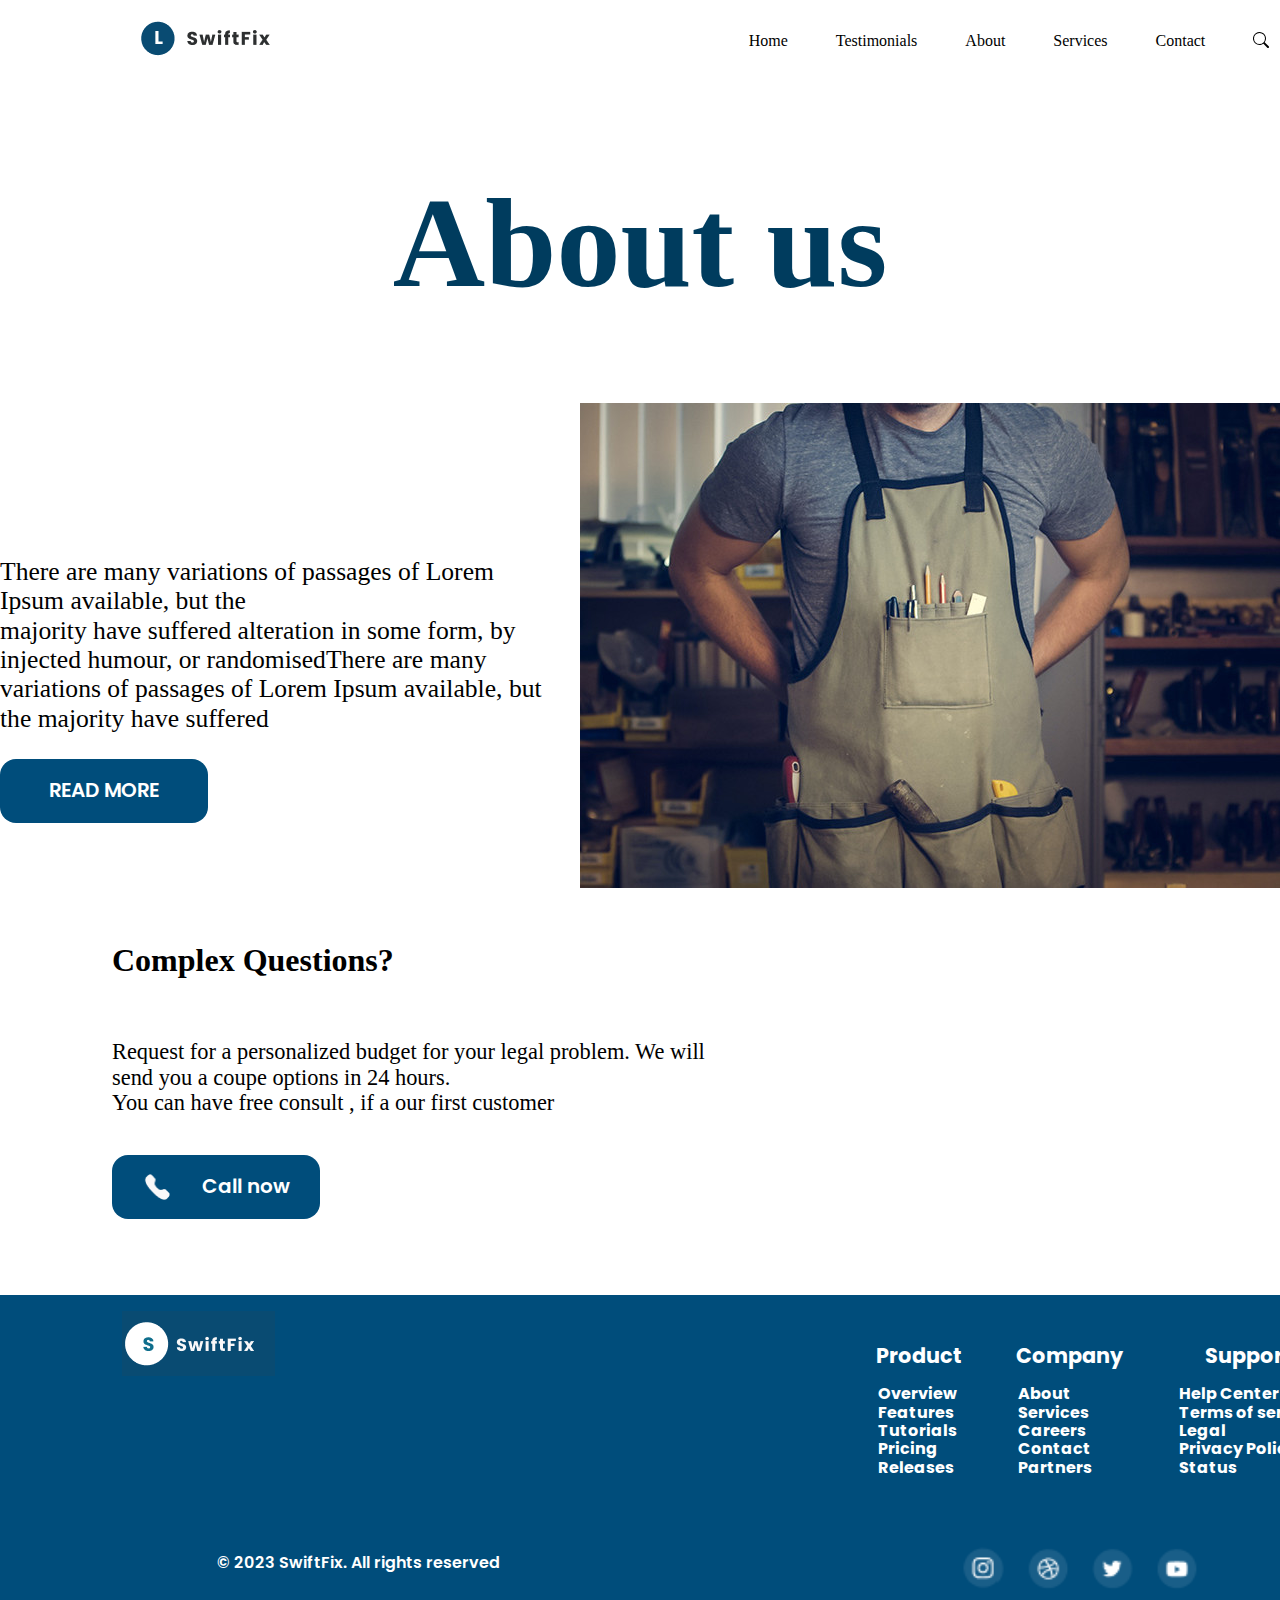
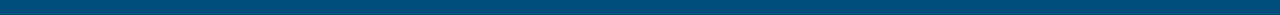
==== about.html @ 8753d94b "edit page home" ====
<!DOCTYPE html>
<html lang="en">
<head>
    <meta charset="UTF-8">
    <meta name="viewport" content="width=device-width, initial-scale=1.0">
    <meta name="keywords" content="">
    <meta name="description" content="">
    <meta name="author" content="" >
    <link rel="stylesheet" href="css/style.css">
    <link rel="preconnect" href="https://fonts.googleapis.com">
    <link rel="preconnect" href="https://fonts.gstatic.com" crossorigin>
    <link href="https://fonts.googleapis.com/css2?family=Poppins:ital,wght@0,100;1,100&display=swap" rel="stylesheet">
    <title>About us</title>
</head>
<header>
    <div class="header">
        <nav class="navbar">
            <span>
                <img  href="index.html" src="images/Capture.PNG" alt="">
            </span>
            <div class="navbar-collapse">
                <ul class="navbar-nav ">
                    <li class="nav-item">
                        <a class="nav-link" href="index.html">Home</a>
                    </li>
                    <li class="nav-item">
                        <a class="nav-link" href="#">Testimonials</a>
                    </li>
                    <li class="nav-item">
                        <a class="nav-link" href="#">About</a>
                    </li>
                    <li class="nav-item">
                        <a class="nav-link" href="servers.html">Services</a>
                    </li>
                    <li class="nav-item">
                        <a class="nav-link"href="#">Contact</a>
                    </li>
                    <li class="nav-item">
                        <span>
                            <img  href="" src="images/search.svg" alt="">
                        </span>
                    </li>
                </ul>
            </div>          
        </nav>
    </div>
</header>
<body>
    <main>
        

        <section class="aboutus-main">
            <div class="aboutusfirtdiv">
                <h1>About us</h1>
            </div>
            <div class="about-content">
                <div>
                    <p>There are many variations of passages of Lorem Ipsum available, but the<br> majority have suffered
                         alteration in some form, by <br>injected humour,
                         or randomisedThere are many variations of passages of Lorem Ipsum available, but the majority have suffered </p>
                        <a  class ="btncll">READ MORE</a>
                </div>
                <div>
                    <img src="images/about-img.jpg" alt="">
                </div>
            </div>
        </section>
        <section class="content-Questions" >
            <div class="Questions-call">
                <h1>Complex Questions?</h1>
                <p>Request for a personalized budget for your legal problem. We will<br> send you a coupe options in 24 hours.<br> You can have free consult , if a our first customer</p>
                <a  href="" class="btncll"> <img src="images/Call.png" alt="">Call now</a>
            </div>
        </section>
    </main>
    <footer>
        <section class="section_foter">
            <div class="form-list">
               <div>
                   <img src="images/sanfinixlogo.PNG" alt="">
               </div>
               <div class="list_flex">
                   <div class="contet-list"> 
                       <h2>Product</h2>
                       <div  class="list_footer" >
                           <ul class="list">
                               <li>Overview</li>
                               <li>Features</li>
                               <li>Tutorials</li>
                               <li>Pricing</li>
                               <li>Releases</li>
                           </ul>
                       </div>
                   </div>
                   <div class="contet-list">
                       <h2>Company</h2>
                       <div  class="list_footer" >
                           <ul class="list">
                               <li>About</li>
                               <li>Services</li>
                               <li>Careers</li>
                               <li>Contact</li>
                               <li>Partners</li>
                           </ul>
                       </div>
                   </div>
                   <div class="contet-list">
                       <h2>Support</h2>
                       <div class="list_footer">
                           <ul class="list">
                               <li>Help Center</li>
                               <li>Terms of service</li>
                               <li>Legal</li>
                               <li>Privacy Policy</li>
                               <li>Status</li>
                           </ul>
                       </div>
                   </div> 
               </div>
            </div>
            <div class="footer">
                <h2>© 2023 SwiftFix. All rights reserved</h2>
                <img src="images/ing-fb-x.PNG" alt="">
            </div>
        </section>
       </footer>
</body>
</html>
---- css/style.css ----
/*! normalize.css v8.0.1 | MIT License | github.com/necolas/normalize.css */

/* Document
   ========================================================================== */

/**
 * 1. Correct the line height in all browsers.
 * 2. Prevent adjustments of font size after orientation changes in iOS.
 */

 html {
    line-height: 1.15; /* 1 */
    -webkit-text-size-adjust: 100%; /* 2 */
  }
  
  /* Sections
     ========================================================================== */
  
  /**
   * Remove the margin in all browsers.
   */
  
  body {
    margin: 0;
  }
  
  /**
   * Render the `main` element consistently in IE.
   */
  
  main {
    display: block;
  }
  
  /**
   * Correct the font size and margin on `h1` elements within `section` and
   * `article` contexts in Chrome, Firefox, and Safari.
   */
  
  h1 {
    font-size: 2em;
    margin: 0.67em 0;
  }
  
  /* Grouping content
     ========================================================================== */
  
  /**
   * 1. Add the correct box sizing in Firefox.
   * 2. Show the overflow in Edge and IE.
   */
  
  hr {
    box-sizing: content-box; /* 1 */
    height: 0; /* 1 */
    overflow: visible; /* 2 */
  }
  
  /**
   * 1. Correct the inheritance and scaling of font size in all browsers.
   * 2. Correct the odd `em` font sizing in all browsers.
   */
  
  pre {
    font-family: monospace, monospace; /* 1 */
    font-size: 1em; /* 2 */
  }
  
  /* Text-level semantics
     ========================================================================== */
  
  /**
   * Remove the gray background on active links in IE 10.
   */
  
  a {
    background-color: transparent;
  }
  
  /**
   * 1. Remove the bottom border in Chrome 57-
   * 2. Add the correct text decoration in Chrome, Edge, IE, Opera, and Safari.
   */
  
  abbr[title] {
    border-bottom: none; /* 1 */
    text-decoration: underline; /* 2 */
    text-decoration: underline dotted; /* 2 */
  }
  
  /**
   * Add the correct font weight in Chrome, Edge, and Safari.
   */
  
  b,
  strong {
    font-weight: bolder;
  }
  
  /**
   * 1. Correct the inheritance and scaling of font size in all browsers.
   * 2. Correct the odd `em` font sizing in all browsers.
   */
  
  code,
  kbd,
  samp {
    font-family: monospace, monospace; /* 1 */
    font-size: 1em; /* 2 */
  }
  
  /**
   * Add the correct font size in all browsers.
   */
  
  small {
    font-size: 80%;
  }
  
  /**
   * Prevent `sub` and `sup` elements from affecting the line height in
   * all browsers.
   */
  
  sub,
  sup {
    font-size: 75%;
    line-height: 0;
    position: relative;
    vertical-align: baseline;
  }
  
  sub {
    bottom: -0.25em;
  }
  
  sup {
    top: -0.5em;
  }
  
  /* Embedded content
     ========================================================================== */
  
  /**
   * Remove the border on images inside links in IE 10.
   */
  
  img {
    border-style: none;
  }
  
  /* Forms
     ========================================================================== */
  
  /**
   * 1. Change the font styles in all browsers.
   * 2. Remove the margin in Firefox and Safari.
   */
  
  button,
  input,
  optgroup,
  select,
  textarea {
    font-family: inherit; /* 1 */
    font-size: 100%; /* 1 */
    line-height: 1.15; /* 1 */
    margin: 0; /* 2 */
  }
  
  /**
   * Show the overflow in IE.
   * 1. Show the overflow in Edge.
   */
  
  button,
  input { /* 1 */
    overflow: visible;
  }
  
  /**
   * Remove the inheritance of text transform in Edge, Firefox, and IE.
   * 1. Remove the inheritance of text transform in Firefox.
   */
  
  button,
  select { /* 1 */
    text-transform: none;
  }
  
  /**
   * Correct the inability to style clickable types in iOS and Safari.
   */
  
  button,
  [type="button"],
  [type="reset"],
  [type="submit"] {
    -webkit-appearance: button;
  }
  
  /**
   * Remove the inner border and padding in Firefox.
   */
  
  button::-moz-focus-inner,
  [type="button"]::-moz-focus-inner,
  [type="reset"]::-moz-focus-inner,
  [type="submit"]::-moz-focus-inner {
    border-style: none;
    padding: 0;
  }
  
  /**
   * Restore the focus styles unset by the previous rule.
   */
  
  button:-moz-focusring,
  [type="button"]:-moz-focusring,
  [type="reset"]:-moz-focusring,
  [type="submit"]:-moz-focusring {
    outline: 1px dotted ButtonText;
  }
  
  /**
   * Correct the padding in Firefox.
   */
  
  fieldset {
    padding: 0.35em 0.75em 0.625em;
  }
  
  /**
   * 1. Correct the text wrapping in Edge and IE.
   * 2. Correct the color inheritance from `fieldset` elements in IE.
   * 3. Remove the padding so developers are not caught out when they zero out
   *    `fieldset` elements in all browsers.
   */
  
  legend {
    box-sizing: border-box; /* 1 */
    color: inherit; /* 2 */
    display: table; /* 1 */
    max-width: 100%; /* 1 */
    padding: 0; /* 3 */
    white-space: normal; /* 1 */
  }
  
  /**
   * Add the correct vertical alignment in Chrome, Firefox, and Opera.
   */
  
  progress {
    vertical-align: baseline;
  }
  
  /**
   * Remove the default vertical scrollbar in IE 10+.
   */
  
  textarea {
    overflow: auto;
  }
  
  /**
   * 1. Add the correct box sizing in IE 10.
   * 2. Remove the padding in IE 10.
   */
  
  [type="checkbox"],
  [type="radio"] {
    box-sizing: border-box; /* 1 */
    padding: 0; /* 2 */
  }
  
  /**
   * Correct the cursor style of increment and decrement buttons in Chrome.
   */
  
  [type="number"]::-webkit-inner-spin-button,
  [type="number"]::-webkit-outer-spin-button {
    height: auto;
  }
  
  /**
   * 1. Correct the odd appearance in Chrome and Safari.
   * 2. Correct the outline style in Safari.
   */
  
  [type="search"] {
    -webkit-appearance: textfield; /* 1 */
    outline-offset: -2px; /* 2 */
  }
  
  /**
   * Remove the inner padding in Chrome and Safari on macOS.
   */
  
  [type="search"]::-webkit-search-decoration {
    -webkit-appearance: none;
  }
  
  /**
   * 1. Correct the inability to style clickable types in iOS and Safari.
   * 2. Change font properties to `inherit` in Safari.
   */
  
  ::-webkit-file-upload-button {
    -webkit-appearance: button; /* 1 */
    font: inherit; /* 2 */
  }
  
  /* Interactive
     ========================================================================== */
  
  /*
   * Add the correct display in Edge, IE 10+, and Firefox.
   */
  
  details {
    display: block;
  }
  
  /*
   * Add the correct display in all browsers.
   */
  
  summary {
    display: list-item;
  }
  
  /* Misc
     ========================================================================== */
  
  /**
   * Add the correct display in IE 10+.
   */
  
  template {
    display: none;
  }
  
  /**
   * Add the correct display in IE 10.
   */
  
  [hidden] {
    display: none;
  }



*{ 
    box-sizing: border-box;
}

main{
    max-width: 1440px;
    margin-right: auto;
    margin-left: auto;
} 

.navbar img {
    display: inline;
    max-height: 40px;
    cursor: pointer;
}
.navbar{
    display: flex;
    justify-content: center;
    align-items: center;
    max-width: 1440px;
    min-width: 1440px;
    margin-right: auto;
    margin-left: auto;
}
.navbar-nav{
    list-style-type: none;
    display: flex;
    flex-direction: row;
    margin-left: 26rem;
}
.navbar .navbar-nav {
    display: flex;
}

.navbar .nav-item {
    margin-right: 1rem;
    padding: 1rem;
    font-family: 'Poppins', sans-serif;
}

.navbar a {
    text-decoration: none;
    color: rgb(0, 0, 0);
    font-family: 'Times New Roman', Times, serif;
}
.navbar .nav-item img {
    cursor: pointer;
}

.navbar a:hover {
    color: #004D7B;
}
.first-content {
    max-width: 1440px;
    margin-right: auto;
    margin-left: auto;
    display: flex;
    margin: 7rem;
}

.first-content .content img {
    margin-top: -5rem;
    width: 45rem;
    
}
.first-content .content{
    width: 30rem;
}
.first-content .content > h1{
    color: #004D7B;
    margin-top: -4rem;
    text-shadow: 0px 4px 4px rgba(0, 0, 0, 0.25);
    font-family: Playfair Display;
    font-size: 5.625rem;
    font-style: normal;
    font-weight: 700;
    line-height: 6.75rem;
    letter-spacing: 0.1125rem;
}
.first-content .content p{
    font-family: 'Poppins', sans-serif;
    font-weight: 800;
    font-size: 1.2rem;
}
.first-content .content .button-contact-us{
    padding-top: 3rem;
    text-align: center;
    color: aliceblue;
    margin: 20px;
    background-color: #004D7B;
    width: 11.875rem;
    height: 5rem;
    flex-shrink: 0;
    border: none;
    cursor: pointer; 
}

.first-content .content a{
    text-decoration: none;
    margin-top: 15px;
    display: inline-block;
    font-family: 'Merriweather Sans', sans-serif;
    text-transform: uppercase;
    padding: 2rem 5rem;
    background-color: #004D7B;
    border: 1px solid #004D7B;
    border-radius: 1rem;
    color: #ffffff;
}
.first-content .content a:hover{
    background-color: #ffffff;
    color: #004D7B;
}

.first-content .content .divender-image{
    position: absolute;
    text-align: center;
    width: 25rem;
    height: 9rem;
    margin-left: 10rem;
    box-shadow: 4px 4px 8px rgba(0, 0, 0, 0.5);
    margin-top: -4rem;
    border-radius: 0.625rem;
    background: #FFF;
}

.first-content .content .divender-image h2{
    padding-top: 1rem;
    color: #0c4767;
    font-family: Plus Jakarta Sans;
    font-style: normal;
    font-size: 2rem;
    line-height: 0;
}

.first-content .content .divender-image h3{
    font-family: 'Times New Roman', Times, serif;
    font-weight: 200;
    padding-top: 1rem;
}
.first-content .content1 p{
    font-family: 'Merriweather Sans', sans-serif;
    font-weight: 100;
    color: rgb(118, 118, 118);

}
.first-content .content1 img{
    margin-top: 2rem;
    height: 6rem;
    width: 16rem;
}
.secnd-content{
    background: #F2F7FF;
    display: flex;
    gap: 8rem;
    max-width: 1440px;
}
.secnd-content1{
    margin: 120px;
    height: 18.1875rem;
}
.secnd-content1  h2{
    color: var(--neutral-grey-7, #2D2F30);
    font-family: Playfair Display;
    font-size: 3rem;
    font-style: normal;
    font-weight: 700;
    line-height: normal;
    letter-spacing: 0.02019rem;
}
.secnd-content p{
    color: var(--neutral-grey-5, #2e2e2e);
    font-feature-settings: 'clig' off, 'liga' off;
    font-size: 1.2rem;
    font-family: Poppins;
    font-style: normal;
    font-weight: 700;
}
.secnd-content3{
        margin-top: 1rem;
    margin-bottom: 1rem;
    margin-left: 10px;
    display: flex;
    flex-wrap: wrap;
    gap: 20px;
}



.content3-1{
    margin-right: 23px;
    flex: 1;
    min-width: 300px;
    flex-grow: 1;
    flex-basis: 300px;
    background: #FFF;
    box-shadow: 4px 4px 8px rgba(49, 49, 49, 0.5);
    border-radius: 1rem;
    padding: 1rem;
}

.content3-1 h1{
    margin: 1rem;
    font-size: 1.5rem;
}
.content3-1 p{
    margin: 1rem;
    font-size: 1rem;
}
.content3-1 img{
    margin: 1rem;
}
.trt-content {
    background: #0c4767;
    height: 19rem;
}

.count-matters{
    padding-top: 1rem;
    font-size: 2rem;
    text-align: center;
    color: #FFF;
    line-height :0.7rem;
    font-family: Poppins;

}
.count-matters p {
    font-size: small;
}

.business-Clients{
    font-size: 2rem;
    font-family: Poppins;
    font-weight: bold;
    display: flex;
    text-align: center;
    justify-content: center;
    gap: 3rem;
    color: #FFF;
    line-height: 0.5rem;
    padding-left: 7rem;
}
.Clients_riveiw {
    background: #F2F7FF;
    align-items: center;

    
}

.Clients_Testimonial h2{
    color: #000000;
    text-align: center;
    margin: 0;
    padding-top: 3.91rem;
    padding-bottom: 2.19;
    font-family: Poppins;
    font-size: 3rem;
    font-style: normal;
    font-weight: 700;


}
.Clients_riveiw  .Clients_contener{
    margin-left: 11.5rem;
    margin-right: 11.5rem;
    display: flex;
    padding: 20px;
}
.Clients-cards{
    justify-content: center;
    flex: 1;
    display: flex;
    flex-wrap: wrap;
    gap: 2rem;
    
    
}
.Clients-articl{
    padding: 0.4rem;
    margin-top: 0.9rem;
    width: 29rem;
    height: 10.75rem;
    border-radius: 1rem;
    background: #FFF;
    box-shadow: 4px 4px 8px rgba(0, 0, 0, 0.5);
}
.Clients-articl h2{
    text-align: center;
    font-size: 1.3rem;
    font-style: normal;
    font-weight: 500;
    line-height: 1.75rem;
}
.Clients-articl p{
    text-align: center;
    font-family: Poppins;
    font-size: 0.8rem;
    font-style: normal;
    font-weight: 700;
    text-align: center;
}
.Clients-contimg{
    display: flex;
    gap: 1rem;
    font-family: Inter;
    font-size: 1.125rem;
    font-style: normal;
    font-weight: 700;
}
.Clients-contimg img{
    width: 3.5rem;
    height: 3.5rem;
}
.article-contimg {
  line-height: 7px;
  font-size: 0.7rem;

}

.content-Questions{
    margin-left: 7rem;
    margin-top: 7rem;
    background: #ffffff;
    width: 82rem;
    height: 23.375rem;
}
.Questions-call{
    gap: 1rem;
    display: flex;
    flex-direction: column;
    margin-top: -5.23rem;
}
.Questions-call p{
    font-size: 1.4rem;

}
.Questions-call h2{
    font-size: 2rem;

}
.btncll{
    display: flex;
    gap: 2rem;
    align-items: center;
    justify-content: center;
    background: #004D7B;
    width: 13rem;
    height: 4rem;
    color: #FFF;
    font-size: 20px;
    font-weight: 600;
    font-family: Poppins;
    border-radius: 1rem;
    text-decoration: none;
    cursor: pointer;
}
.btncll img{
    width: 1.78513rem;
    height: 2rem;
}
.btncll:hover{
    background-color: #F2F7FF;
    color: #004D7B;
    border: #004D7B solid 1px;

}
.form-list{
    padding-top: 1rem;
    display: flex;
    flex-direction: row;
    justify-content: space-around;
    gap: 20rem;
}
.contet-list{
    font-family: Poppins;
    font-weight: 700;
}

.contet-list > h2{
    padding-left: 2.4rem;
    padding-top: 1rem;
    font-size: 1.3rem;
    text-align: center;
}

.list{
    font-size: 1rem;
}

.footer{
    padding-top: 2rem;
    display: flex;
    justify-content: space-around;
}
.footer h2{
    padding-top: 1rem;
    font-size: 1rem;
    color: #FFF;
    font-weight: 600;
    font-family: Poppins;
}

.footer img{
    width: 20%;
    height: 20%;
    padding-top: 1.2rem;
    cursor: pointer;
}
.list_flex{
    display: flex;
    gap: 1rem;
}
.section_foter{
    width: 90rem;
    height: 20rem;
    background: #004D7B;
    color: #FFF;
}
.list{
    list-style: none;
}
.aboutusfirtdiv{
    text-align: center;
    font-size: 4rem;
    color: #003c5e;
    font-weight: 700;
}
.about-content{
    display: flex;
    justify-content: space-around;
    gap: 1rem;
}

.about-content p {
    padding-top: 8rem;
    font-size: 1.6rem;
}

.content-server{
    width: 75rem;
    
}

.card-content{
    display: flex;
    justify-content: center;
}
.card-server{
   border: #000000 solid;
   gap: 2rem;
   align-items: center;
}
.card-server img{
    width: 40%;
    height: 40%;
}
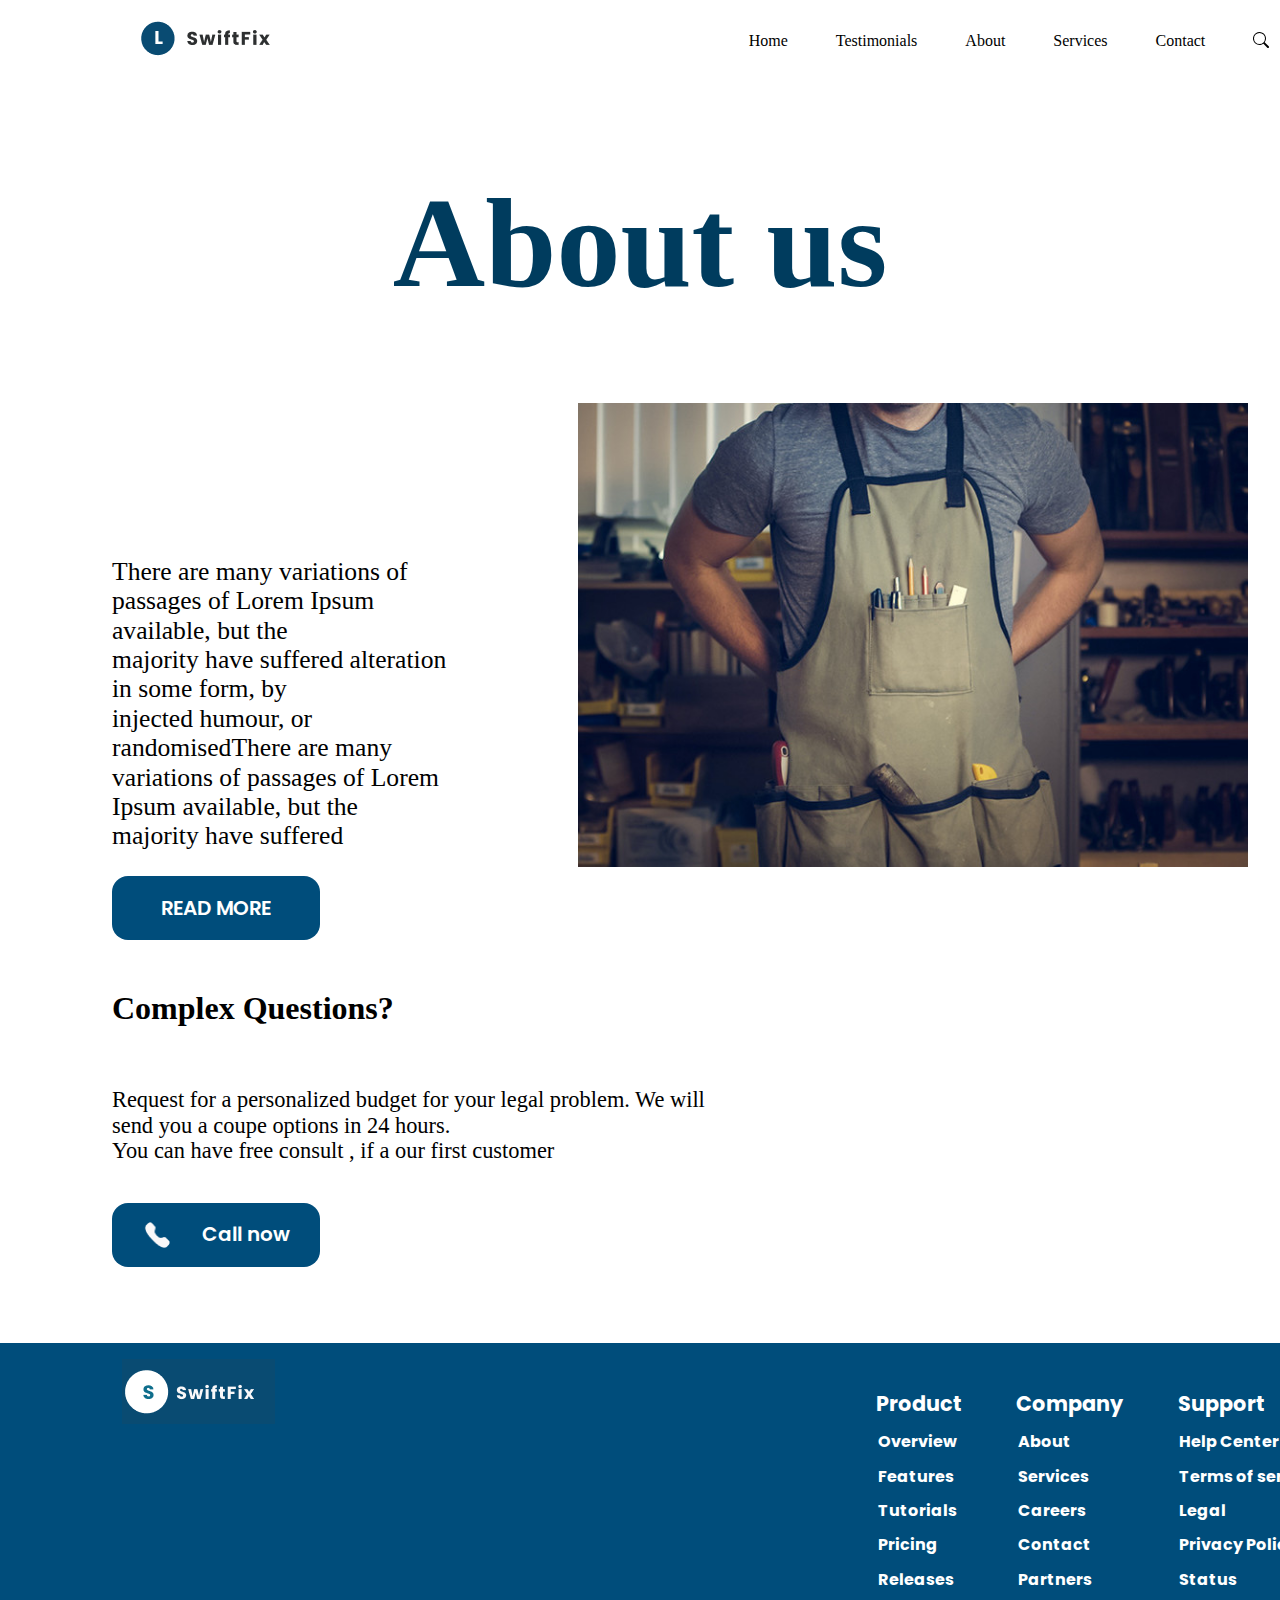
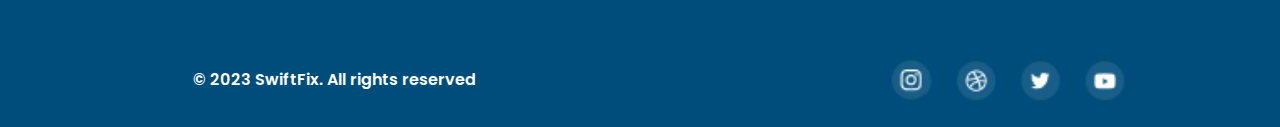
==== commit ad5896c8: "finished 3 pages home about us and servers" ====
--- a/about.html
+++ b/about.html
@@ -54,13 +54,13 @@
                 <h1>About us</h1>
             </div>
             <div class="about-content">
-                <div>
+                <div class="content-about">
                     <p>There are many variations of passages of Lorem Ipsum available, but the<br> majority have suffered
                          alteration in some form, by <br>injected humour,
                          or randomisedThere are many variations of passages of Lorem Ipsum available, but the majority have suffered </p>
                         <a  class ="btncll">READ MORE</a>
                 </div>
-                <div>
+                <div class="img-about">
                     <img src="images/about-img.jpg" alt="">
                 </div>
             </div>
--- a/css/style.css
+++ b/css/style.css
@@ -500,6 +500,11 @@
     margin-top: 2rem;
     height: 6rem;
     width: 16rem;
+}
+.list_footer > .list{
+    display: flex;
+    flex-direction: column;
+    gap: 1rem;
 }
 .secnd-content{
     background: #F2F7FF;
@@ -710,6 +715,9 @@
     width: 1.78513rem;
     height: 2rem;
 }
+.btncll img:hover{
+    color: #004D7B;
+}
 .btncll:hover{
     background-color: #F2F7FF;
     color: #004D7B;
@@ -732,7 +740,6 @@
     padding-left: 2.4rem;
     padding-top: 1rem;
     font-size: 1.3rem;
-    text-align: center;
 }
 
 .list{
@@ -745,7 +752,7 @@
     justify-content: space-around;
 }
 .footer h2{
-    padding-top: 1rem;
+    padding-top: 1.3rem;
     font-size: 1rem;
     color: #FFF;
     font-weight: 600;
@@ -753,6 +760,7 @@
 }
 
 .footer img{
+    margin-right: 6rem;
     width: 20%;
     height: 20%;
     padding-top: 1.2rem;
@@ -764,7 +772,7 @@
 }
 .section_foter{
     width: 90rem;
-    height: 20rem;
+    height: 24rem;
     background: #004D7B;
     color: #FFF;
 }
@@ -782,6 +790,14 @@
     justify-content: space-around;
     gap: 1rem;
 }
+.content-about{
+    padding: 0 7rem;
+}
+.img-about > img{
+    padding-right: 2rem;
+    height: 29rem;
+    flex-shrink: 0;
+}
 
 .about-content p {
     padding-top: 8rem;
@@ -789,20 +805,36 @@
 }
 
 .content-server{
-    width: 75rem;
-    
+    display: flex;
+    flex-direction: column;
+    align-items: center;
 }
 
 .card-content{
+    margin-top: 5rem;
     display: flex;
     justify-content: center;
+    gap: 2rem;
 }
 .card-server{
-   border: #000000 solid;
-   gap: 2rem;
-   align-items: center;
+    padding-top: 2rem;
+    text-align: center;
+    width: 21.25rem;
+    height: 23.875rem;
+    border: #000000 solid;
+    border-radius: 1rem;
+}
+.card-server h2{ 
+    font-size: 2em;
+    margin: 0.67em 0;
 }
 .card-server img{
     width: 40%;
     height: 40%;
 }
+
+.btnserves{
+    margin-top: 4rem;
+}
+
+
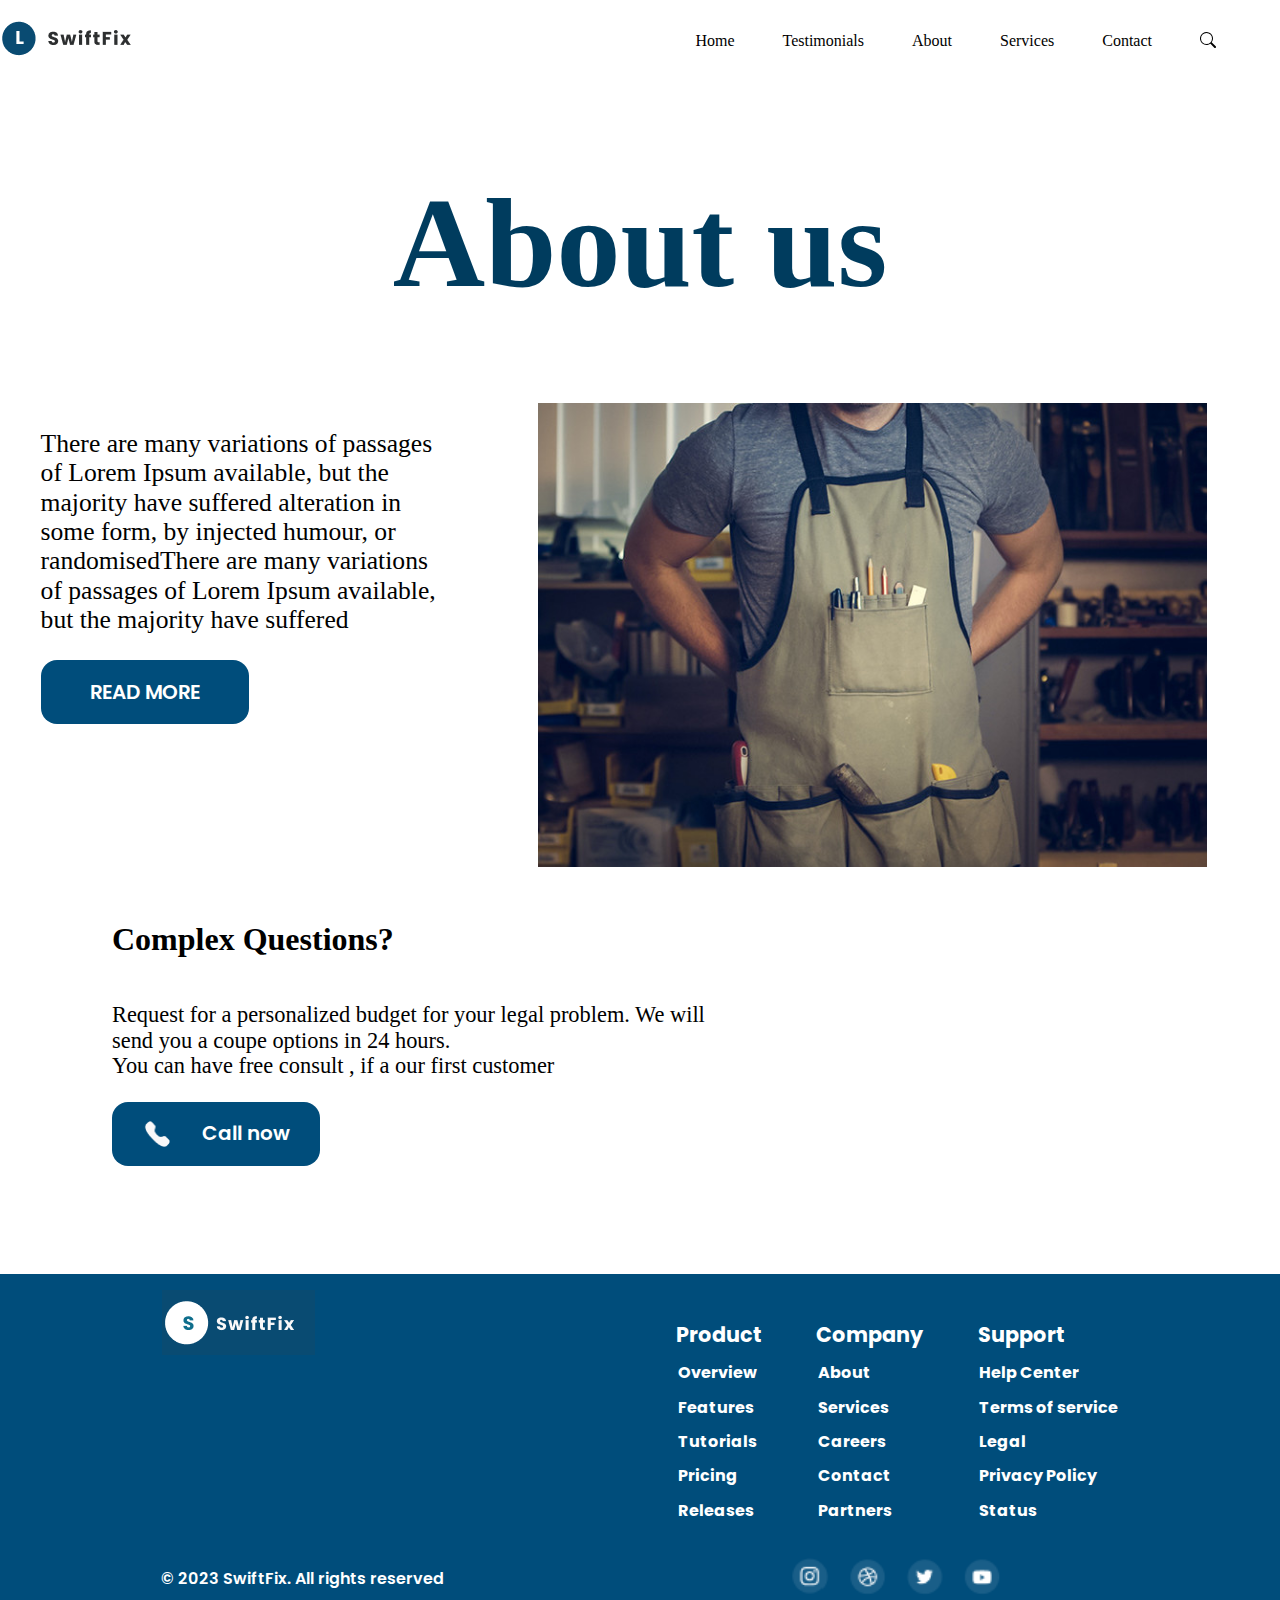
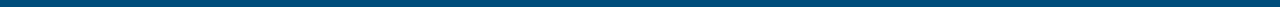
==== commit a2ec1d71: "add responsive and edit nav bar form mobil" ====
--- a/about.html
+++ b/about.html
@@ -12,12 +12,15 @@
     <link href="https://fonts.googleapis.com/css2?family=Poppins:ital,wght@0,100;1,100&display=swap" rel="stylesheet">
     <title>About us</title>
 </head>
+<body>
 <header>
     <div class="header">
         <nav class="navbar">
-            <span>
-                <img  href="index.html" src="images/Capture.PNG" alt="">
-            </span>
+            <div class="logosanfinixlogo">
+                <span>
+                    <img src="images/Capture.PNG" alt="sanfinixlogo">
+                </span>
+            </div>
             <div class="navbar-collapse">
                 <ul class="navbar-nav ">
                     <li class="nav-item">
@@ -27,49 +30,73 @@
                         <a class="nav-link" href="#">Testimonials</a>
                     </li>
                     <li class="nav-item">
-                        <a class="nav-link" href="#">About</a>
+                        <a class="nav-link" href="about.html">About</a>
                     </li>
                     <li class="nav-item">
                         <a class="nav-link" href="servers.html">Services</a>
                     </li>
                     <li class="nav-item">
-                        <a class="nav-link"href="#">Contact</a>
+                        <a class="nav-link"  href="contact.html">Contact</a>
                     </li>
                     <li class="nav-item">
                         <span>
-                            <img  href="" src="images/search.svg" alt="">
+                            <img src="images/search.svg" alt="search">
                         </span>
                     </li>
                 </ul>
+                <div class="icons-list-sersh">
+                       <button class="burger-list " onclick="showdropdownlist()"><img src="images/list.svg" alt="list"></button>
+                </div>
             </div>          
         </nav>
     </div>
 </header>
-<body>
+<div class="navmobile" >
+    <ul class="navbar-nav-mobile">
+        <li class="nav-item-mobile">
+            <a class="nav-link" href="index.html">Home</a>
+        </li>
+        <li class="nav-item-mobile">
+            <a class="nav-link" href="#">Testimonials</a>
+        </li>
+        <li class="nav-item-mobile">
+            <a class="nav-link" href="#">About</a>
+        </li>
+        <li class="nav-item-mobile">
+            <a class="nav-link" href="servers.html">Services</a>
+        </li>
+        <li class="nav-item-mobile">
+            <a class="nav-link"  href="contact.html">Contact</a>
+        </li>
+        <li class="nav-item-mobile">
+            <button class="serch">
+                <img src="images/search.svg" alt="search">
+            </button>
+        </li>
+    </ul>
+</div>
     <main>
-        
-
         <section class="aboutus-main">
             <div class="aboutusfirtdiv">
                 <h1>About us</h1>
             </div>
             <div class="about-content">
                 <div class="content-about">
-                    <p>There are many variations of passages of Lorem Ipsum available, but the<br> majority have suffered
-                         alteration in some form, by <br>injected humour,
+                    <p>There are many variations of passages of Lorem Ipsum available, but the  majority have suffered
+                         alteration in some form, by injected humour,
                          or randomisedThere are many variations of passages of Lorem Ipsum available, but the majority have suffered </p>
                         <a  class ="btncll">READ MORE</a>
                 </div>
                 <div class="img-about">
-                    <img src="images/about-img.jpg" alt="">
+                    <img src="images/about-img.jpg" alt="img-about">
                 </div>
             </div>
         </section>
         <section class="content-Questions" >
             <div class="Questions-call">
-                <h1>Complex Questions?</h1>
-                <p>Request for a personalized budget for your legal problem. We will<br> send you a coupe options in 24 hours.<br> You can have free consult , if a our first customer</p>
-                <a  href="" class="btncll"> <img src="images/Call.png" alt="">Call now</a>
+                <div class="Questions-call-content"><h1>Complex Questions?</h1></div>
+                <div class="Questions-call-content"><p>Request for a personalized budget for your legal problem. We will<br> send you a coupe options in 24 hours.<br> You can have free consult , if a our first customer</p></div>
+                <div class="Questions-call-content"><a  href="" class="btncll"> <img src="images/Call.png" alt="callicon">Call now</a></div>
             </div>
         </section>
     </main>
@@ -77,18 +104,18 @@
         <section class="section_foter">
             <div class="form-list">
                <div>
-                   <img src="images/sanfinixlogo.PNG" alt="">
+                   <img src="images/sanfinixlogo.PNG" alt="sanfinixlogo">
                </div>
                <div class="list_flex">
                    <div class="contet-list"> 
                        <h2>Product</h2>
                        <div  class="list_footer" >
                            <ul class="list">
-                               <li>Overview</li>
-                               <li>Features</li>
-                               <li>Tutorials</li>
-                               <li>Pricing</li>
-                               <li>Releases</li>
+                               <li><a href="">Overview</a></li>
+                               <li><a href="">Features</a></li>
+                               <li><a href="">Tutorials</a></li>
+                               <li><a href="">Pricing</a></li>
+                               <li><a href="">Releases</a></li>
                            </ul>
                        </div>
                    </div>
@@ -96,11 +123,11 @@
                        <h2>Company</h2>
                        <div  class="list_footer" >
                            <ul class="list">
-                               <li>About</li>
-                               <li>Services</li>
-                               <li>Careers</li>
-                               <li>Contact</li>
-                               <li>Partners</li>
+                               <li> <a href="">About</a></li>
+                               <li> <a href="">Services</a></li>
+                               <li> <a href="">Careers</a></li>
+                               <li> <a href="">Contact</a></li>
+                               <li> <a href="">Partners</a></li>
                            </ul>
                        </div>
                    </div>
@@ -108,11 +135,11 @@
                        <h2>Support</h2>
                        <div class="list_footer">
                            <ul class="list">
-                               <li>Help Center</li>
-                               <li>Terms of service</li>
-                               <li>Legal</li>
-                               <li>Privacy Policy</li>
-                               <li>Status</li>
+                               <li> <a href="">Help Center</a></li>
+                               <li> <a href="">Terms of service</a></li>
+                               <li> <a href="">Legal</a></li>
+                               <li> <a href="">Privacy Policy</a></li>
+                               <li> <a href="">Status</a></li>
                            </ul>
                        </div>
                    </div> 
@@ -120,9 +147,10 @@
             </div>
             <div class="footer">
                 <h2>© 2023 SwiftFix. All rights reserved</h2>
-                <img src="images/ing-fb-x.PNG" alt="">
+                <img src="images/ing-fb-x.PNG" alt="socialmidiabar">
             </div>
         </section>
        </footer>
+       <script src="js/main.js"></script>
 </body>
 </html>--- a/css/style.css
+++ b/css/style.css
@@ -350,14 +350,12 @@
 
 
 
-*{ 
+*{  
     box-sizing: border-box;
 }
 
 main{
-    max-width: 1440px;
-    margin-right: auto;
-    margin-left: auto;
+   
 } 
 
 .navbar img {
@@ -367,18 +365,13 @@
 }
 .navbar{
     display: flex;
-    justify-content: center;
+    justify-content: space-between;
     align-items: center;
-    max-width: 1440px;
-    min-width: 1440px;
-    margin-right: auto;
-    margin-left: auto;
 }
 .navbar-nav{
     list-style-type: none;
     display: flex;
     flex-direction: row;
-    margin-left: 26rem;
 }
 .navbar .navbar-nav {
     display: flex;
@@ -389,6 +382,11 @@
     padding: 1rem;
     font-family: 'Poppins', sans-serif;
 }
+.navbar-collapse{
+    padding-right: 2rem;
+    display: flex;
+    align-items: center;
+}
 
 .navbar a {
     text-decoration: none;
@@ -403,16 +401,16 @@
     color: #004D7B;
 }
 .first-content {
-    max-width: 1440px;
-    margin-right: auto;
-    margin-left: auto;
-    display: flex;
-    margin: 7rem;
+    display: flex;
+    justify-content: space-around;
+    margin-top: 7rem;
+    align-content: space-around;
+    align-items: center;
 }
 
 .first-content .content img {
     margin-top: -5rem;
-    width: 45rem;
+    width: 35rem;
     
 }
 .first-content .content{
@@ -420,10 +418,9 @@
 }
 .first-content .content > h1{
     color: #004D7B;
-    margin-top: -4rem;
     text-shadow: 0px 4px 4px rgba(0, 0, 0, 0.25);
     font-family: Playfair Display;
-    font-size: 5.625rem;
+    font-size: 5rem;
     font-style: normal;
     font-weight: 700;
     line-height: 6.75rem;
@@ -469,7 +466,7 @@
     text-align: center;
     width: 25rem;
     height: 9rem;
-    margin-left: 10rem;
+    margin-left: 5rem;
     box-shadow: 4px 4px 8px rgba(0, 0, 0, 0.5);
     margin-top: -4rem;
     border-radius: 0.625rem;
@@ -506,14 +503,24 @@
     flex-direction: column;
     gap: 1rem;
 }
+.list a {
+    color: #FFF;
+    text-decoration: none;
+}
+
+.prodiv{
+    display: flex;
+    flex-direction: row;
+    align-items: center;
+    gap: 3rem;
+    
+}
+
 .secnd-content{
     background: #F2F7FF;
-    display: flex;
-    gap: 8rem;
-    max-width: 1440px;
 }
 .secnd-content1{
-    margin: 120px;
+    margin-top: 3rem;
     height: 18.1875rem;
 }
 .secnd-content1  h2{
@@ -534,12 +541,12 @@
     font-weight: 700;
 }
 .secnd-content3{
-        margin-top: 1rem;
-    margin-bottom: 1rem;
-    margin-left: 10px;
+    padding-top: 1rem;
+    padding-bottom: 1rem;
+    padding-left: 1rem;
     display: flex;
     flex-wrap: wrap;
-    gap: 20px;
+    gap: 1rem;
 }
 
 
@@ -547,8 +554,7 @@
 .content3-1{
     margin-right: 23px;
     flex: 1;
-    min-width: 300px;
-    flex-grow: 1;
+    width: 12rem;
     flex-basis: 300px;
     background: #FFF;
     box-shadow: 4px 4px 8px rgba(49, 49, 49, 0.5);
@@ -569,7 +575,7 @@
 }
 .trt-content {
     background: #0c4767;
-    height: 19rem;
+    padding-bottom: 3rem;
 }
 
 .count-matters{
@@ -592,10 +598,18 @@
     display: flex;
     text-align: center;
     justify-content: center;
+    flex-wrap: wrap;
     gap: 3rem;
     color: #FFF;
     line-height: 0.5rem;
-    padding-left: 7rem;
+}
+.cl:first-child{
+    border-right: white solid 1px;
+    padding-right: 1rem;    
+}
+.cl:nth-child(3){
+    border-left: white solid 1px;
+    padding-left: 1rem;
 }
 .Clients_riveiw {
     background: #F2F7FF;
@@ -618,10 +632,10 @@
 
 }
 .Clients_riveiw  .Clients_contener{
-    margin-left: 11.5rem;
-    margin-right: 11.5rem;
-    display: flex;
-    padding: 20px;
+    padding-left: 10%;
+    padding-right: 10%;
+    display: flex;
+    gap: 2rem;
 }
 .Clients-cards{
     justify-content: center;
@@ -633,13 +647,24 @@
     
 }
 .Clients-articl{
+    position: relative;
     padding: 0.4rem;
     margin-top: 0.9rem;
-    width: 29rem;
     height: 10.75rem;
     border-radius: 1rem;
     background: #FFF;
     box-shadow: 4px 4px 8px rgba(0, 0, 0, 0.5);
+}
+.Clients-articl::after {
+    position: absolute;
+    content: "";
+    display: inline-block;
+    height: 1.5rem;
+    width: 1.5rem;
+    background-color: white;
+    bottom: -0.75rem;
+    right: 50%;
+    transform: translateX(50%) rotate(45deg);
 }
 .Clients-articl h2{
     text-align: center;
@@ -678,11 +703,9 @@
     margin-left: 7rem;
     margin-top: 7rem;
     background: #ffffff;
-    width: 82rem;
     height: 23.375rem;
 }
 .Questions-call{
-    gap: 1rem;
     display: flex;
     flex-direction: column;
     margin-top: -5.23rem;
@@ -729,7 +752,6 @@
     display: flex;
     flex-direction: row;
     justify-content: space-around;
-    gap: 20rem;
 }
 .contet-list{
     font-family: Poppins;
@@ -747,7 +769,6 @@
 }
 
 .footer{
-    padding-top: 2rem;
     display: flex;
     justify-content: space-around;
 }
@@ -771,13 +792,13 @@
     gap: 1rem;
 }
 .section_foter{
-    width: 90rem;
-    height: 24rem;
     background: #004D7B;
     color: #FFF;
 }
 .list{
     list-style: none;
+}
+.aboutus-main{
 }
 .aboutusfirtdiv{
     text-align: center;
@@ -788,10 +809,14 @@
 .about-content{
     display: flex;
     justify-content: space-around;
+    flex-wrap: wrap-reverse;
     gap: 1rem;
 }
+
 .content-about{
-    padding: 0 7rem;
+    flex-basis: 400px;
+
+
 }
 .img-about > img{
     padding-right: 2rem;
@@ -800,7 +825,6 @@
 }
 
 .about-content p {
-    padding-top: 8rem;
     font-size: 1.6rem;
 }
 
@@ -811,6 +835,7 @@
 }
 
 .card-content{
+    flex-wrap: wrap;
     margin-top: 5rem;
     display: flex;
     justify-content: center;
@@ -832,9 +857,238 @@
     width: 40%;
     height: 40%;
 }
+.card-server:hover{
+    background-color: #09679e;
+}
+
 
 .btnserves{
     margin-top: 4rem;
 }
 
-
+.section-contactus{
+    display: flex;
+    flex-direction: column;
+    align-items: center;
+    gap: 3rem;
+}
+.title-contact{
+    color: #094B72;
+    text-align: center;
+    font-family: Playfair Display;
+    font-size: 3rem;
+    font-style: normal;
+    font-weight: 700;
+    line-height: 2.25rem;
+}
+.form-list_inputs{
+    display: flex;
+    flex-direction: column;
+    align-items: center;
+    gap: 2rem;
+}
+.all-inputs{
+    display: flex;
+    flex-direction: column;
+    gap: 1rem;
+    width: 40rem;
+}
+.all-inputs > input{
+    font-size: 2rem;
+    background: #FFF;
+    box-shadow: 0px 1px 4px 0px rgba(0, 0, 0, 0.25);
+}
+.all-inputs label{
+    font-size: 2rem;
+}
+.burger-list{
+    display: none;
+    
+}
+
+/* validation form */
+small{
+    visibility: hidden;
+}
+
+.navmobile > ul > li{
+    list-style: none;
+    padding-top: 1rem;
+}
+.navmobile > ul > li > a{
+    text-decoration: none;
+    color: #FFF;
+    font-size: 2rem;
+    font-weight: 600;
+    font-family: Poppins;
+}
+.nav-item-mobile img{
+    color: #FFF;
+}
+.navmobile.is-active{
+    left: 0;
+    transition: .2s linear;
+}
+
+.navmobile{
+    left: 100%;
+    position: fixed;
+    background: #09679e;
+    display: flex;
+    align-items: center;
+    justify-content: center;
+    text-align: center;
+    width: 100%;
+    min-height: 100vh;
+    z-index: 99;
+
+}
+
+
+
+@media (max-width: 1024px){
+    html{
+        font-size: 15px;
+    }
+    .navbar{
+        justify-content: space-around;
+    }
+    .content-about{
+        flex-basis: 600px;
+    }
+    .form-list{
+        flex-direction: column;
+        align-items: center;
+    }
+    .footer{
+        padding: 0;
+
+    }
+    .content-about p {
+        font-size: 2rem;
+        text-align: justify;
+    }
+    .footer h2{
+        padding: 0;
+    }
+    .footer img{
+        padding: 0;
+
+    }
+    .Clients_riveiw .Clients_contener {
+        flex-direction: column;
+    }
+    .first-content .content img {
+        display: none;
+    }
+    .first-content .content .divender-image{
+        display: none;
+    }
+    .first-content .content{
+        width: auto;
+    }
+    .prodiv{
+        flex-direction: column;
+    }
+    .business-Clients{
+        flex-direction: column;
+    }
+    .cl:first-child{
+        border: none;    
+        padding: 0;    
+    }
+    .cl:nth-child(3) {
+        border: none;
+        padding: 0;
+    }
+
+
+}
+
+
+@media screen and (max-width:768px)  {
+    html{
+        font-size: 13px;
+    }
+    .form-list{
+        flex-direction: column;
+        align-items: center;
+    }
+    .navbar{
+        justify-content: space-between;
+        padding-right: 2rem;
+    }
+    .footer{
+        flex-direction: column-reverse;
+        align-items: center;
+        padding-top: 2rem;
+    }
+    .content-about p {
+        font-size: 2rem;
+        text-align: justify;
+        width: 70%;
+
+    }
+    .footer h2{
+        padding: 0;
+    }
+    .footer img{
+        padding: 0;
+        
+    }
+    .navbar .navbar-nav{
+        display: none;
+    }
+    .burger-list{
+        display: block;
+        cursor: pointer;
+        border: none;
+        background: white;
+    
+}
+
+.icons-list-sersh{
+    display: flex;
+    gap: 1rem;
+}
+.all-inputs > input{
+    font-size: 3rem;
+}
+.list_flex{
+    flex-direction: column;
+    text-align: center;
+
+}
+.btncll{
+    font-size: 1rem;
+}
+.contet-list > h2{
+    font-size: 1rem;
+}
+
+.list_footer > .list > li{
+    font-size: 1rem;
+}
+
+.footer img{
+    width: 40%;
+}
+.footer h2 {
+    font-size: 2rem;
+    text-align: center;
+}
+.content-about{
+    display: flex;
+    flex-direction: column;
+    align-items: center;
+}
+.count-matters > h2{
+    font-size: 2rem;
+}
+}
+@media screen and (max-width:587px) {
+    html{
+        font-size: 9px;
+    }
+    
+}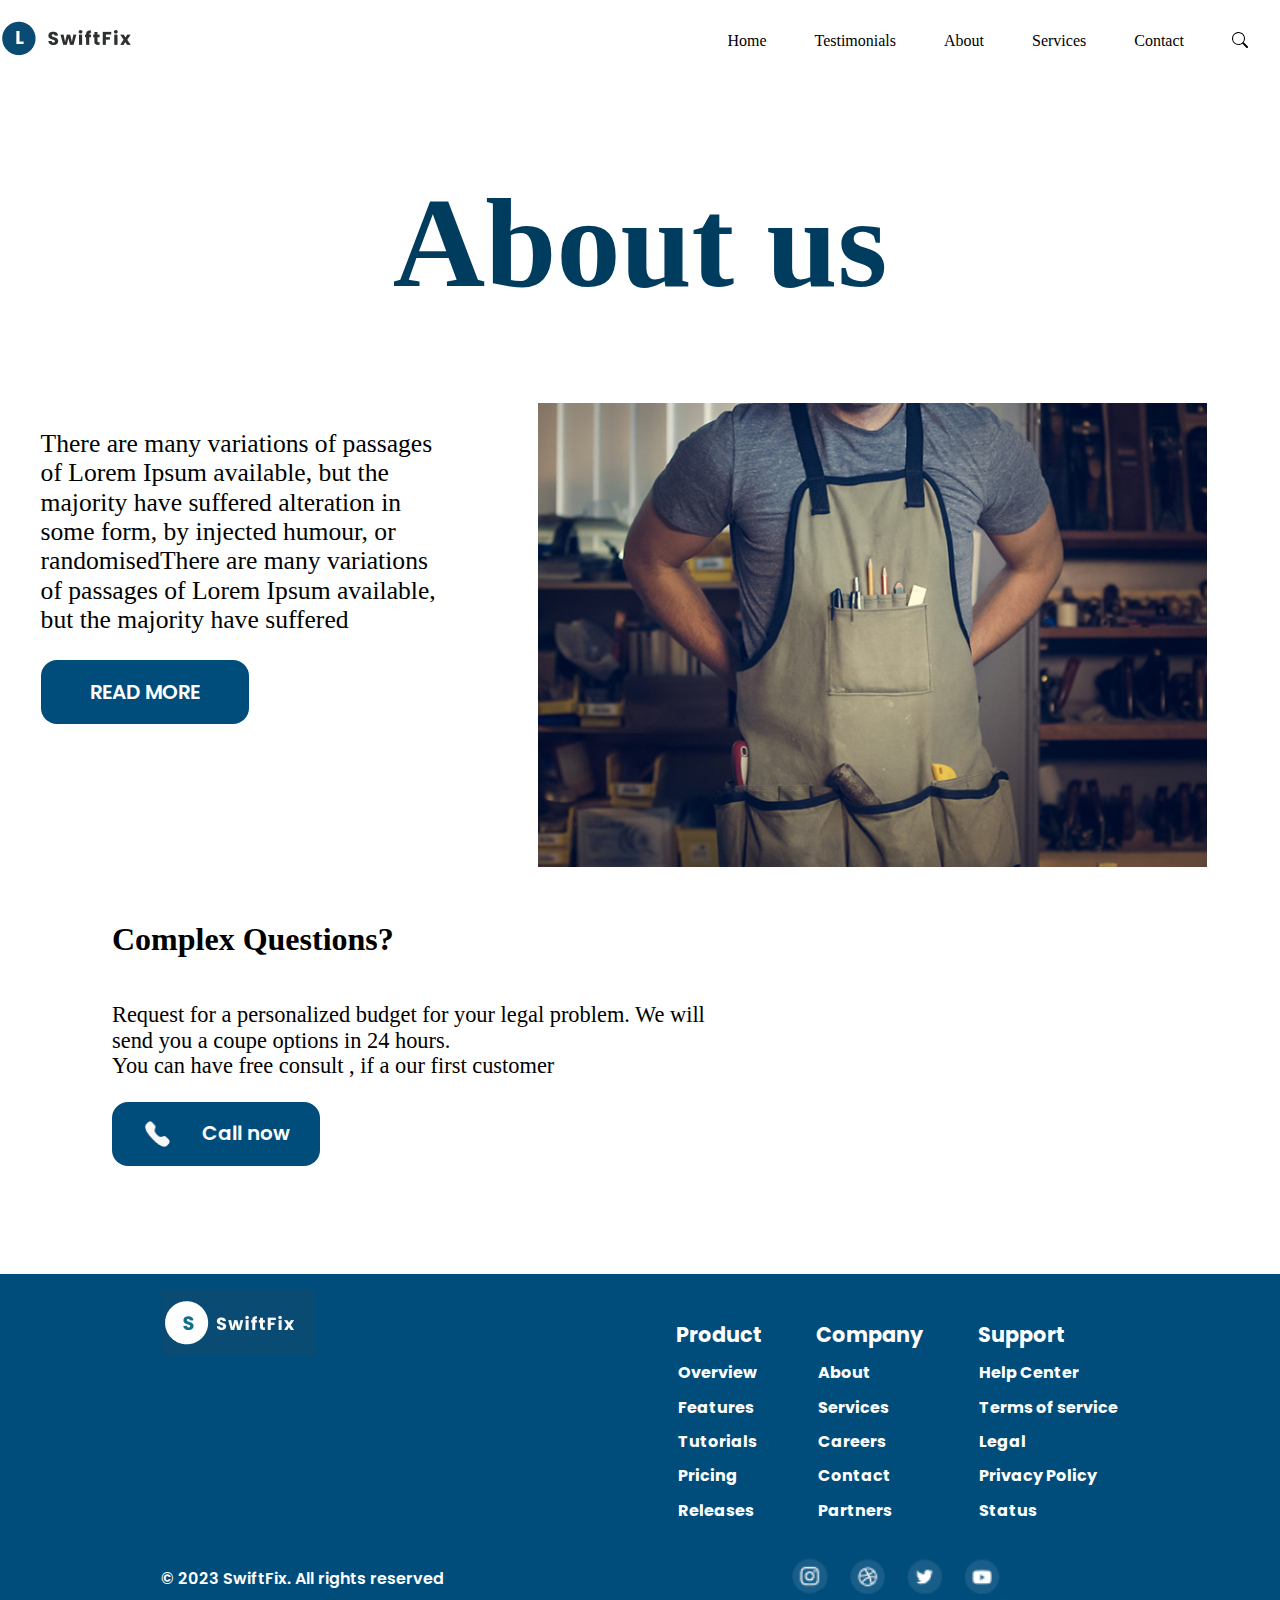
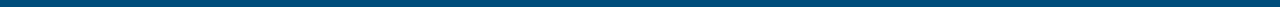
==== commit 477770e1: "create a functio for" ====
--- a/about.html
+++ b/about.html
@@ -39,9 +39,11 @@
                         <a class="nav-link"  href="contact.html">Contact</a>
                     </li>
                     <li class="nav-item">
-                        <span>
+                        <div>
                             <img src="images/search.svg" alt="search">
-                        </span>
+                        </div>
+                           
+                        
                     </li>
                 </ul>
                 <div class="icons-list-sersh">
@@ -69,9 +71,14 @@
             <a class="nav-link"  href="contact.html">Contact</a>
         </li>
         <li class="nav-item-mobile">
-            <button class="serch">
-                <img src="images/search.svg" alt="search">
-            </button>
+            <div class="search-btn">
+                <div  id="serch-btn" class="serch-svg" onclick="showserchiputs()">
+                    <svg xmlns="http://www.w3.org/2000/svg" width="35" height="35" fill="#fafafa" class="bi bi-search" viewBox="0 0 16 16"> <path d="M11.742 10.344a6.5 6.5 0 1 0-1.397 1.398h-.001c.03.04.062.078.098.115l3.85 3.85a1 1 0 0 0 1.415-1.414l-3.85-3.85a1.007 1.007 0 0 0-.115-.1zM12 6.5a5.5 5.5 0 1 1-11 0 5.5 5.5 0 0 1 11 0z"/></svg>
+                </div>
+                <div class="input-search">
+                    <input type="text" id="input-srch" class="serch-input">
+                </div>
+            </div>
         </li>
     </ul>
 </div>
--- a/css/style.css
+++ b/css/style.css
@@ -383,7 +383,6 @@
     font-family: 'Poppins', sans-serif;
 }
 .navbar-collapse{
-    padding-right: 2rem;
     display: flex;
     align-items: center;
 }
@@ -896,6 +895,7 @@
 .all-inputs > input{
     font-size: 2rem;
     background: #FFF;
+    border: black solid 1px;
     box-shadow: 0px 1px 4px 0px rgba(0, 0, 0, 0.25);
 }
 .all-inputs label{
@@ -907,13 +907,22 @@
 }
 
 /* validation form */
-small{
-    visibility: hidden;
-}
+
+
+
+
+
+
+
+
+
+
+
+
 
 .navmobile > ul > li{
     list-style: none;
-    padding-top: 1rem;
+    padding-top: 3rem;
 }
 .navmobile > ul > li > a{
     text-decoration: none;
@@ -924,6 +933,7 @@
 }
 .nav-item-mobile img{
     color: #FFF;
+    cursor: pointer;
 }
 .navmobile.is-active{
     left: 0;
@@ -942,6 +952,13 @@
     min-height: 100vh;
     z-index: 99;
 
+}
+.input-search{
+    
+    transform: scaleY(1);
+}
+.input-search.is-actives{
+    transform: scaleY(1);
 }
 
 
@@ -1057,13 +1074,14 @@
 .list_flex{
     flex-direction: column;
     text-align: center;
+    padding-right: 4rem;
 
 }
 .btncll{
     font-size: 1rem;
 }
 .contet-list > h2{
-    font-size: 1rem;
+    font-size: 1.5rem;
 }
 
 .list_footer > .list > li{
@@ -1085,7 +1103,32 @@
 .count-matters > h2{
     font-size: 2rem;
 }
-}
+.navbar-nav-mobile{
+    padding-right: 5rem;
+}
+.serch{
+    border: none;
+    background: #09679e;
+    display: flex;
+    flex-direction: column;
+    align-items: center;
+    gap: 2rem;
+}
+.search-btn{
+    display: flex;
+    flex-direction: column;
+    gap: 2rem;
+}
+
+.card-content{
+    flex-direction: column;
+}
+#input-srch{
+    display: none;
+}
+
+}
+
 @media screen and (max-width:587px) {
     html{
         font-size: 9px;
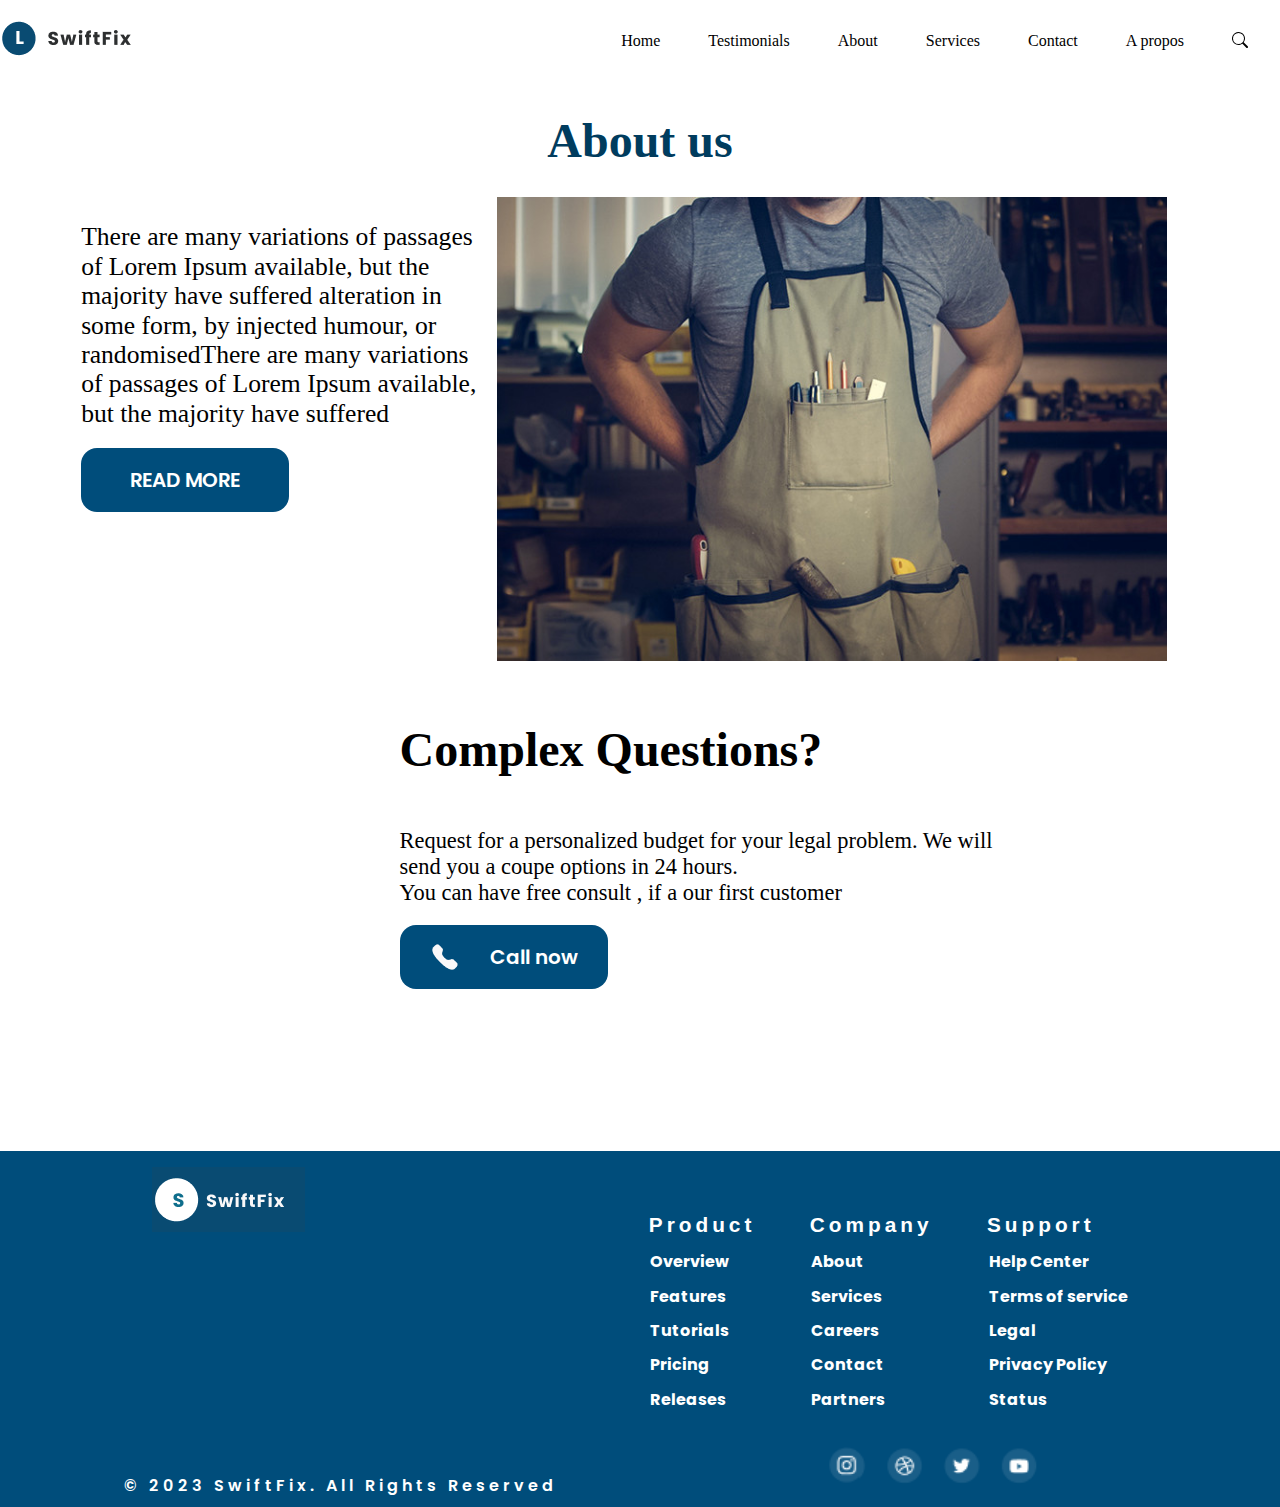
==== commit 807f1beb: "create page A propos with a faq" ====
--- a/about.html
+++ b/about.html
@@ -13,75 +13,92 @@
     <title>About us</title>
 </head>
 <body>
-<header>
-    <div class="header">
-        <nav class="navbar">
+    <header>
+        <div class="header">
+          <nav class="navbar">
             <div class="logosanfinixlogo">
-                <span>
-                    <img src="images/Capture.PNG" alt="sanfinixlogo">
-                </span>
+              <span>
+                <img src="images/Capture.PNG" alt="sanfinixlogo" />
+              </span>
             </div>
             <div class="navbar-collapse">
-                <ul class="navbar-nav ">
-                    <li class="nav-item">
-                        <a class="nav-link" href="index.html">Home</a>
-                    </li>
-                    <li class="nav-item">
-                        <a class="nav-link" href="#">Testimonials</a>
-                    </li>
-                    <li class="nav-item">
-                        <a class="nav-link" href="about.html">About</a>
-                    </li>
-                    <li class="nav-item">
-                        <a class="nav-link" href="servers.html">Services</a>
-                    </li>
-                    <li class="nav-item">
-                        <a class="nav-link"  href="contact.html">Contact</a>
-                    </li>
-                    <li class="nav-item">
-                        <div>
-                            <img src="images/search.svg" alt="search">
-                        </div>
-                           
-                        
-                    </li>
-                </ul>
-                <div class="icons-list-sersh">
-                       <button class="burger-list " onclick="showdropdownlist()"><img src="images/list.svg" alt="list"></button>
-                </div>
-            </div>          
-        </nav>
-    </div>
-</header>
-<div class="navmobile" >
-    <ul class="navbar-nav-mobile">
-        <li class="nav-item-mobile">
+              <ul class="navbar-nav">
+                <li class="nav-item">
+                  <a class="nav-link" href="index.html">Home</a>
+                </li>
+                <li class="nav-item">
+                  <a class="nav-link" href="#">Testimonials</a>
+                </li>
+                <li class="nav-item">
+                  <a class="nav-link" href="about.html">About</a>
+                </li>
+                <li class="nav-item">
+                  <a class="nav-link" href="servers.html">Services</a>
+                </li>
+                <li class="nav-item">
+                  <a class="nav-link" href="contact.html">Contact</a>
+                </li>
+                <li class="nav-item">
+                  <a class="nav-link" href="Apropos.html">A propos</a>
+                </li>
+                <li class="nav-item">
+                  <span>
+                    <img src="images/search.svg" alt="search" />
+                  </span>
+                </li>
+              </ul>
+              <div class="icons-list-sersh">
+                <button class="burger-list" onclick="showdropdownlist()">
+                  <img src="images/list.svg" alt="list" />
+                </button>
+              </div>
+            </div>
+          </nav>
+        </div>
+      </header>
+      <div class="navmobile">
+        <ul class="navbar-nav-mobile">
+          <li class="nav-item-mobile">
             <a class="nav-link" href="index.html">Home</a>
-        </li>
-        <li class="nav-item-mobile">
+          </li>
+          <li class="nav-item-mobile">
             <a class="nav-link" href="#">Testimonials</a>
-        </li>
-        <li class="nav-item-mobile">
-            <a class="nav-link" href="#">About</a>
-        </li>
-        <li class="nav-item-mobile">
+          </li>
+          <li class="nav-item-mobile">
+            <a class="nav-link" href="about.html">About</a>
+          </li>
+          <li class="nav-item-mobile">
             <a class="nav-link" href="servers.html">Services</a>
-        </li>
-        <li class="nav-item-mobile">
-            <a class="nav-link"  href="contact.html">Contact</a>
-        </li>
-        <li class="nav-item-mobile">
+          </li>
+          <li class="nav-item-mobile">
+            <a class="nav-link" href="contact.html">Contact</a>
+          </li>
+          <li class="nav-item-mobile">
+            <a class="nav-link" href="Apropos.html">A propos</a>
+          </li>
+          <li class="nav-item-mobile">
             <div class="search-btn">
-                <div  id="serch-btn" class="serch-svg" onclick="showserchiputs()">
-                    <svg xmlns="http://www.w3.org/2000/svg" width="35" height="35" fill="#fafafa" class="bi bi-search" viewBox="0 0 16 16"> <path d="M11.742 10.344a6.5 6.5 0 1 0-1.397 1.398h-.001c.03.04.062.078.098.115l3.85 3.85a1 1 0 0 0 1.415-1.414l-3.85-3.85a1.007 1.007 0 0 0-.115-.1zM12 6.5a5.5 5.5 0 1 1-11 0 5.5 5.5 0 0 1 11 0z"/></svg>
-                </div>
-                <div class="input-search">
-                    <input type="text" id="input-srch" class="serch-input">
-                </div>
+              <div id="serch-btn" class="serch-svg" onclick="showserchiputs()">
+                <svg
+                  xmlns="http://www.w3.org/2000/svg"
+                  width="35"
+                  height="35"
+                  fill="#fafafa"
+                  class="bi bi-search"
+                  viewBox="0 0 16 16"
+                >
+                  <path
+                    d="M11.742 10.344a6.5 6.5 0 1 0-1.397 1.398h-.001c.03.04.062.078.098.115l3.85 3.85a1 1 0 0 0 1.415-1.414l-3.85-3.85a1.007 1.007 0 0 0-.115-.1zM12 6.5a5.5 5.5 0 1 1-11 0 5.5 5.5 0 0 1 11 0z"
+                  />
+                </svg>
+              </div>
+              <div class="input-search">
+                <input type="text" id="input-srch" class="serch-input" />
+              </div>
             </div>
-        </li>
-    </ul>
-</div>
+          </li>
+        </ul>
+      </div>
     <main>
         <section class="aboutus-main">
             <div class="aboutusfirtdiv">
--- a/css/style.css
+++ b/css/style.css
@@ -352,11 +352,10 @@
 
 *{  
     box-sizing: border-box;
-}
-
-main{
-   
-} 
+    
+}
+
+
 
 .navbar img {
     display: inline;
@@ -905,8 +904,249 @@
     display: none;
     
 }
+.General-Questions{
+    text-align: center;
+    font-size: 1.5rem;
+}
+.qustions-ccontaner{
+    display: flex;
+    flex-direction: column;
+    align-items: center;
+}
+
+.qustions-list{
+    margin: 0;
+    padding: 0;
+    display: flex;
+    flex-direction: column;
+    gap: 20px;
+    list-style: none;
+    color: #FFF;
+    font-family: Poppins ;
+    font-weight: 700;
+    
+
+}
+.qustion-btn > i{
+    color: #fff;
+}
+.qustions-item{
+    display: flex;
+    align-items: center;
+    gap: 20px;
+    background: #004D7B;
+    padding: 20px;
+    width: fit-content;
+    font-size: 1.5rem;
+}
+
+.qustions-item > button{
+    background: transparent;
+    border: 1px solid #ffffff;
+    outline: none;
+    font-size: 14px;
+}
+
+
+/*
+=============== 
+Fonts
+===============
+*/
+@import url("https://fonts.googleapis.com/css?family=Open+Sans|Roboto:400,700&display=swap");
+
+/*
+=============== 
+Variables
+===============
+*/
+
+:root {
+
+  --ff-primary: "Roboto", sans-serif;
+  --ff-secondary: "Open Sans", sans-serif;
+  --transition: all 0.3s linear;
+  --spacing: 0.25rem;
+  --radius: 0.5rem;
+  --light-shadow: 0 5px 15px rgba(0, 0, 0, 0.1);
+  --dark-shadow: 0 5px 15px rgba(0, 0, 0, 0.2);
+  --max-width: 1170px;
+  --fixed-width: 620px;
+}
+/* //============= */
+
+ul {
+  list-style-type: none;
+}
+a {
+  text-decoration: none;
+}
+
+img {
+
+}
+
+
+h2,
+h3,
+h4 {
+  letter-spacing: var(--spacing);
+  text-transform: capitalize;
+  line-height: 1.25;
+  margin-top:2rem;
+  font-family: var(--ff-primary);
+}
+h1 {
+  font-size: 3rem;
+}
+h2 {
+  font-size: 2rem;
+}
+h3 {
+  font-size: 1.25rem;
+}
+h4 {
+  font-size: 0.875rem;
+}
+p {
+  margin-bottom: 1.25rem;
+  color: var(--clr-grey-5);
+}
+@media screen and (min-width: 800px) {
+ 
+ 
+  h3 {
+    font-size: 1.75rem;
+  }
+  h4 {
+    font-size: 1rem;
+  }
+  body {
+    font-size: 1rem;
+  }
+  h1,
+  h2,
+  h3,
+  h4 {
+    line-height: 1;
+  }
+}
+/*  global classes */
+
+.btn {
+  text-transform: uppercase;
+  background: transparent;
+  color: var(--clr-black);
+  padding: 0.375rem 0.75rem;
+  letter-spacing: var(--spacing);
+  display: inline-block;
+  transition: var(--transition);
+  font-size: 0.875rem;
+  border: 2px solid var(--clr-black);
+  cursor: pointer;
+  box-shadow: 0 1px 3px rgba(0, 0, 0, 0.2);
+  border-radius: var(--radius);
+}
+.btn:hover {
+  color: var(--clr-white);
+  background: var(--clr-black);
+}
+/* section */
+.section {
+  padding: 5rem 0;
+}
+
+.section-center {
+  width: 90vw;
+  margin: 0 auto;
+  max-width: 1170px;
+}
+@media screen and (min-width: 992px) {
+  .section-center {
+    width: 95vw;
+  }
+}
+main {
+  min-height: 100vh;
+  display: grid;
+  place-items: center;
+}
+/*
+=============== 
+Questions
+===============
+*/
+.title {
+  margin-top: 15vh;
+  margin-bottom: 4rem;
+}
+.title h2 {
+  color: var(--clr-gold);
+  font-family:  Poppins;
+  text-align: center;
+}
+.section-center {
+  padding-top: 2rem;
+  max-width: var(--fixed-width);
+}
+.question {
+  background: var(--clr-white);
+  border-radius: var(--radius);
+  box-shadow: var(--light-shadow);
+  padding: 1.5rem 1.5rem 0 1.5rem;
+  margin-bottom: 2rem;
+}
+.question-title {
+  display: flex;
+  justify-content: space-between;
+  align-items: center;
+  text-transform: capitalize;
+  padding-bottom: 1rem;
+}
+
+.question-title p {
+  margin-bottom: 0;
+  letter-spacing: var(--spacing);
+  color: var(--clr-grey-1);
+}
+.question-btn {
+  font-size: 1.5rem;
+  background: transparent;
+  border-color: transparent;
+  cursor: pointer;
+  color: #004D7B;
+  transition: var(--transition);
+}
+.question-btn:hover {
+  transform: rotate(90deg);
+}
+.question-text {
+  padding: 1rem 0 1.5rem 0;
+  border-top: 1px solid rgba(0, 0, 0, 0.2);
+}
+.question-text p {
+  margin-bottom: 0;
+}
+/* hide text */
+.question-text {
+  display: none;
+}
+.show-text .question-text {
+  display: block;
+}
+.minus-icon {
+  display: none;
+}
+.show-text .minus-icon {
+  display: inline;
+}
+.show-text .plus-icon {
+  display: none;
+}
+
 
 /* validation form */
+
 
 
 
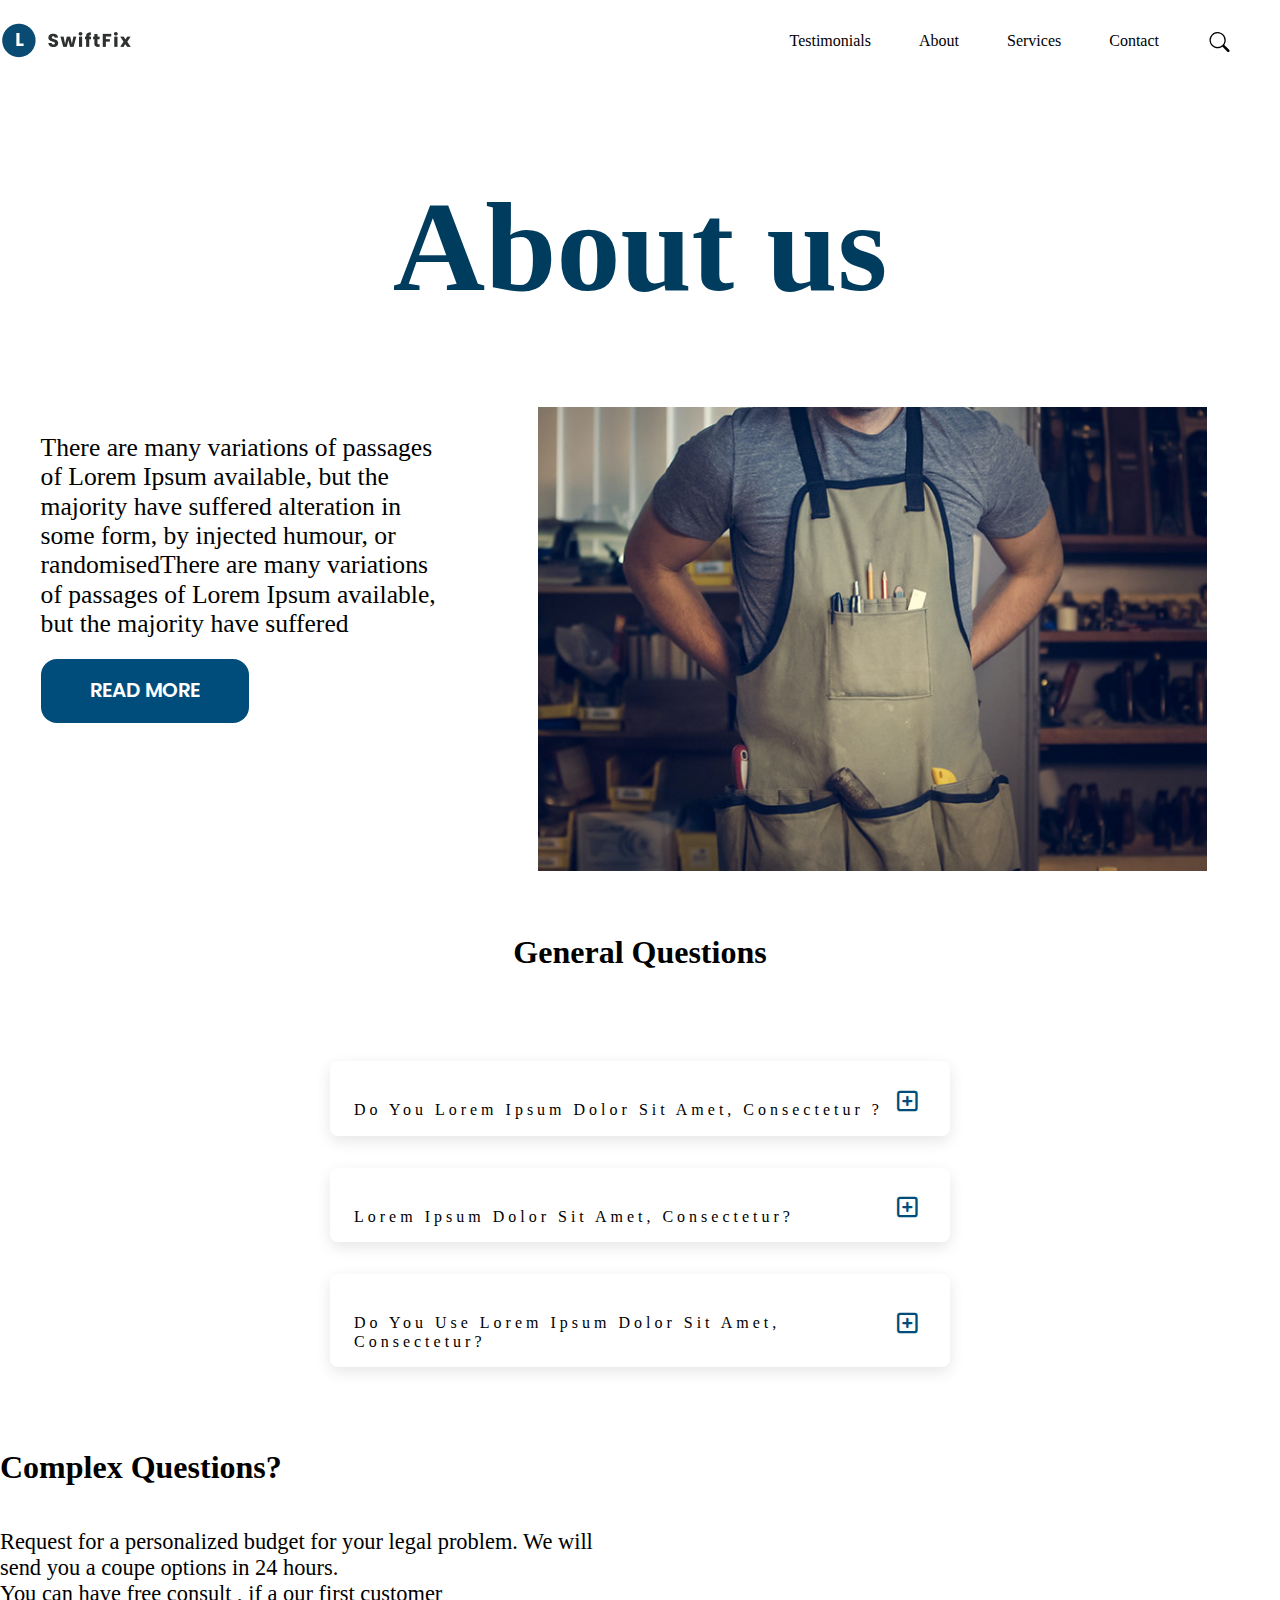
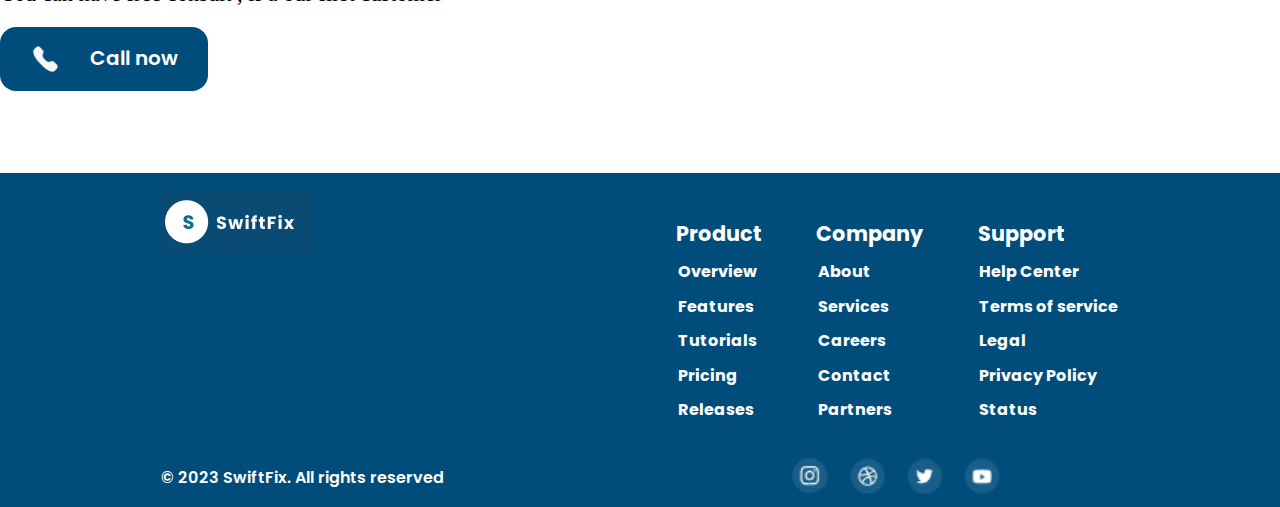
==== commit 826f8b08: "add Testimonial slide in page home" ====
--- a/about.html
+++ b/about.html
@@ -10,6 +10,7 @@
     <link rel="preconnect" href="https://fonts.googleapis.com">
     <link rel="preconnect" href="https://fonts.gstatic.com" crossorigin>
     <link href="https://fonts.googleapis.com/css2?family=Poppins:ital,wght@0,100;1,100&display=swap" rel="stylesheet">
+    <link rel="stylesheet" href="https://cdnjs.cloudflare.com/ajax/libs/font-awesome/6.4.2/css/all.min.css">
     <title>About us</title>
 </head>
 <body>
@@ -18,33 +19,56 @@
           <nav class="navbar">
             <div class="logosanfinixlogo">
               <span>
-                <img src="images/Capture.PNG" alt="sanfinixlogo" />
+                <a href="index.html"><img src="images/Capture.PNG"  alt="sanfinixlogo" /></a>
               </span>
             </div>
             <div class="navbar-collapse">
               <ul class="navbar-nav">
-                <li class="nav-item">
-                  <a class="nav-link" href="index.html">Home</a>
-                </li>
-                <li class="nav-item">
-                  <a class="nav-link" href="#">Testimonials</a>
+                
+                <li class="nav-item">
+                  <a class="nav-link" href="index.html#review">Testimonials</a>
                 </li>
                 <li class="nav-item">
                   <a class="nav-link" href="about.html">About</a>
                 </li>
-                <li class="nav-item">
-                  <a class="nav-link" href="servers.html">Services</a>
+                <li class="nav-item Services">
+                  <div class="down">
+                    <div class="select">
+                      <span class="selected">Services</span>
+                      <!-- <div class="cart"></div>  icon -->
+                    </div>
+                  </div>
+                  <div class="menu">
+                    <ul class="list-menu">
+                      <li class="active"><a href="servers.html#Electrical">Electrical</a></li>
+                      <li class="active"><a href="servers.html#Maintenance">Maintenance</a></li>
+                      <li class="active"><a href="servers.html#Plumbing">Plumbing</a></li>
+                    </ul>
+                  </div>
                 </li>
                 <li class="nav-item">
                   <a class="nav-link" href="contact.html">Contact</a>
                 </li>
                 <li class="nav-item">
-                  <a class="nav-link" href="Apropos.html">A propos</a>
-                </li>
-                <li class="nav-item">
-                  <span>
-                    <img src="images/search.svg" alt="search" />
-                  </span>
+                  <div class="search-btn">
+                    <div id="serch-btn" class="serch-svg" onclick="showserchiputs()">
+                          <svg
+                            xmlns="http://www.w3.org/2000/svg"
+                            width="25"
+                            height="20"
+                            fill="black"
+                            class="bi bi-search"
+                            viewBox="0 0 16 16"
+                          >
+                            <path
+                              d="M11.742 10.344a6.5 6.5 0 1 0-1.397 1.398h-.001c.03.04.062.078.098.115l3.85 3.85a1 1 0 0 0 1.415-1.414l-3.85-3.85a1.007 1.007 0 0 0-.115-.1zM12 6.5a5.5 5.5 0 1 1-11 0 5.5 5.5 0 0 1 11 0z"
+                            />
+                          </svg>
+                      </div>
+                      <div class="input-search">
+                        <input type="text" id="input-srch" placeholder="Search" class="serch-input" />
+                      </div>
+                  </div>
                 </li>
               </ul>
               <div class="icons-list-sersh">
@@ -62,7 +86,7 @@
             <a class="nav-link" href="index.html">Home</a>
           </li>
           <li class="nav-item-mobile">
-            <a class="nav-link" href="#">Testimonials</a>
+            <a class="nav-link" href="index.html#review">Testimonials</a>
           </li>
           <li class="nav-item-mobile">
             <a class="nav-link" href="about.html">About</a>
@@ -72,9 +96,6 @@
           </li>
           <li class="nav-item-mobile">
             <a class="nav-link" href="contact.html">Contact</a>
-          </li>
-          <li class="nav-item-mobile">
-            <a class="nav-link" href="Apropos.html">A propos</a>
           </li>
           <li class="nav-item-mobile">
             <div class="search-btn">
@@ -93,7 +114,7 @@
                 </svg>
               </div>
               <div class="input-search">
-                <input type="text" id="input-srch" class="serch-input" />
+                <input type="text" id="input-srch"  placeholder="Search"  class="serch-input" />
               </div>
             </div>
           </li>
@@ -116,6 +137,91 @@
                 </div>
             </div>
         </section>
+            <link rel="stylesheet" href="https://cdnjs.cloudflare.com/ajax/libs/font-awesome/6.4.2/css/all.min.css">
+            <section class="qustions">
+              <div class="General-Questions">
+                <h2>General Questions</h2>
+              </div>
+              <section class="section-center">
+                <section class="questions">
+                  <!-- questions -->
+                  <div class="section-center">
+                    <!-- single question -->
+                    <article class="question">
+                      <!-- question title -->
+                      <div class="question-title">
+                        <p>do you Lorem ipsum dolor sit amet, consectetur ?</p>
+                        <button type="button" class="question-btn">
+                          <span class="plus-icon">
+                            <i class="far fa-plus-square"></i>
+                          </span>
+                          <span class="minus-icon">
+                            <i class="far fa-minus-square"></i>
+                          </span>
+                        </button>
+                      </div>
+                      <!-- question text -->
+                      <div class="question-text">
+                        <p>
+                          Lorem ipsum dolor sit amet, consectetur adipisicing elit. Est
+                          dolore illo dolores quia nemo doloribus quaerat, magni numquam
+                          repellat reprehenderit.
+                        </p>
+                      </div>
+                    </article>
+                    <!-- end of single question -->
+                    <!-- single question -->
+                    <article class="question">
+                      <!-- question title -->
+                      <div class="question-title">
+                        <p>Lorem ipsum dolor sit amet, consectetur?</p>
+                        <button type="button" class="question-btn">
+                          <span class="plus-icon">
+                            <i class="far fa-plus-square"></i>
+                          </span>
+                          <span class="minus-icon">
+                            <i class="far fa-minus-square"></i>
+                          </span>
+                        </button>
+                      </div>
+                      <!-- question text -->
+                      <div class="question-text">
+                        <p>
+                          Lorem ipsum dolor sit amet, consectetur adipisicing elit. Est
+                          dolore illo dolores quia nemo doloribus quaerat, magni numquam
+                          repellat reprehenderit.
+                        </p>
+                      </div>
+                    </article>
+                    <!-- end of single question -->
+                    <!-- single question -->
+                    <article class="question">
+                      <!-- question title -->
+                      <div class="question-title">
+                        <p>do you use Lorem ipsum dolor sit amet, consectetur?</p>
+                        <!-- button -->
+                        <button type="button" class="question-btn">
+                          <span class="plus-icon">
+                            <i class="far fa-plus-square"></i>
+                          </span>
+                          <span class="minus-icon">
+                            <i class="far fa-minus-square"></i>
+                          </span>
+                        </button>
+                      </div>
+                      <!-- question text -->
+                      <div class="question-text">
+                        <p>
+                          Lorem ipsum dolor sit amet, consectetur adipisicing elit. Est
+                          dolore illo dolores quia nemo doloribus quaerat, magni numquam
+                          repellat reprehenderit.
+                        </p>
+                      </div>
+                    </article>
+                    <!-- end of single question -->
+                </section>
+              </section>
+            </section>
         <section class="content-Questions" >
             <div class="Questions-call">
                 <div class="Questions-call-content"><h1>Complex Questions?</h1></div>
@@ -147,10 +253,10 @@
                        <h2>Company</h2>
                        <div  class="list_footer" >
                            <ul class="list">
-                               <li> <a href="">About</a></li>
-                               <li> <a href="">Services</a></li>
+                               <li> <a href="about.html">About</a></li>
+                               <li> <a href="servers.html">Services</a></li>
                                <li> <a href="">Careers</a></li>
-                               <li> <a href="">Contact</a></li>
+                               <li> <a href="contact.html">Contact</a></li>
                                <li> <a href="">Partners</a></li>
                            </ul>
                        </div>
--- a/css/style.css
+++ b/css/style.css
@@ -260,6 +260,15 @@
   
   textarea {
     overflow: auto;
+    width: 100%;
+    padding: 1.4rem 2rem;
+    font-size: 2rem;
+    border: none;
+    resize: none;
+    border-radius: 3px;
+    outline: none;
+    box-sizing: border-box;
+    box-shadow: 0px 3px 4px rgba(0, 0, 0, 0.25);
   }
   
   /**
@@ -379,7 +388,6 @@
 .navbar .nav-item {
     margin-right: 1rem;
     padding: 1rem;
-    font-family: 'Poppins', sans-serif;
 }
 .navbar-collapse{
     display: flex;
@@ -405,7 +413,9 @@
     align-content: space-around;
     align-items: center;
 }
-
+.section-home{
+    width: 100%;
+}
 .first-content .content img {
     margin-top: -5rem;
     width: 35rem;
@@ -573,6 +583,7 @@
 }
 .trt-content {
     background: #0c4767;
+    width: 100%;
     padding-bottom: 3rem;
 }
 
@@ -630,10 +641,8 @@
 
 }
 .Clients_riveiw  .Clients_contener{
-    padding-left: 10%;
-    padding-right: 10%;
-    display: flex;
-    gap: 2rem;
+    display: flex;
+    transition: transform .5s ease;
 }
 .Clients-cards{
     justify-content: center;
@@ -641,6 +650,9 @@
     display: flex;
     flex-wrap: wrap;
     gap: 2rem;
+    min-width: 100%;
+    padding-left: 1rem;
+    padding-right: 1rem;
     
     
 }
@@ -698,8 +710,7 @@
 }
 
 .content-Questions{
-    margin-left: 7rem;
-    margin-top: 7rem;
+    padding-top: 7rem;
     background: #ffffff;
     height: 23.375rem;
 }
@@ -796,8 +807,7 @@
 .list{
     list-style: none;
 }
-.aboutus-main{
-}
+
 .aboutusfirtdiv{
     text-align: center;
     font-size: 4rem;
@@ -892,10 +902,15 @@
     width: 40rem;
 }
 .all-inputs > input{
+    width: 100%;
+    padding: 1.4rem 2rem;
     font-size: 2rem;
-    background: #FFF;
-    border: black solid 1px;
-    box-shadow: 0px 1px 4px 0px rgba(0, 0, 0, 0.25);
+    border: none;
+    resize: none;
+    border-radius: 3px;
+    outline: none;
+    box-sizing: border-box;
+    box-shadow: 0px 3px 4px rgba(0, 0, 0, 0.25);
 }
 .all-inputs label{
     font-size: 2rem;
@@ -907,6 +922,11 @@
 .General-Questions{
     text-align: center;
     font-size: 1.5rem;
+}
+
+.General-Questions h2{
+    padding-top: 2rem;
+    font-size: 2rem;
 }
 .qustions-ccontaner{
     display: flex;
@@ -947,18 +967,25 @@
     font-size: 14px;
 }
 
+.list-menu{
+    width: 120%;
+    padding: 0;
+    text-align: center;
+    border: none;
+    outline: none;
+    box-sizing: border-box;
+    box-shadow: 0px 3px 4px rgba(0, 0, 0, 0.25);
+}
+
 
 /*
-=============== 
 Fonts
-===============
 */
 @import url("https://fonts.googleapis.com/css?family=Open+Sans|Roboto:400,700&display=swap");
 
 /*
-=============== 
 Variables
-===============
+
 */
 
 :root {
@@ -970,7 +997,6 @@
   --radius: 0.5rem;
   --light-shadow: 0 5px 15px rgba(0, 0, 0, 0.1);
   --dark-shadow: 0 5px 15px rgba(0, 0, 0, 0.2);
-  --max-width: 1170px;
   --fixed-width: 620px;
 }
 /* //============= */
@@ -982,12 +1008,6 @@
   text-decoration: none;
 }
 
-img {
-
-}
-
-
-h2,
 h3,
 h4 {
   letter-spacing: var(--spacing);
@@ -996,9 +1016,7 @@
   margin-top:2rem;
   font-family: var(--ff-primary);
 }
-h1 {
-  font-size: 3rem;
-}
+
 h2 {
   font-size: 2rem;
 }
@@ -1012,25 +1030,7 @@
   margin-bottom: 1.25rem;
   color: var(--clr-grey-5);
 }
-@media screen and (min-width: 800px) {
- 
- 
-  h3 {
-    font-size: 1.75rem;
-  }
-  h4 {
-    font-size: 1rem;
-  }
-  body {
-    font-size: 1rem;
-  }
-  h1,
-  h2,
-  h3,
-  h4 {
-    line-height: 1;
-  }
-}
+
 /*  global classes */
 
 .btn {
@@ -1059,18 +1059,17 @@
 .section-center {
   width: 90vw;
   margin: 0 auto;
-  max-width: 1170px;
 }
 @media screen and (min-width: 992px) {
   .section-center {
     width: 95vw;
   }
 }
-main {
-  min-height: 100vh;
+/* main {
+  min-height: 70vh;
   display: grid;
   place-items: center;
-}
+} */
 /*
 =============== 
 Questions
@@ -1145,15 +1144,125 @@
 }
 
 
-/* validation form */
-
-
-
-
-
-
-
-
+
+/* model */
+.modal-overlay {
+    position: fixed;
+    top: 0;
+    left: 0;
+    width: 100%;
+    height: 100%;
+    background: rgba(73, 166, 233, 0.5);
+    display: none;
+    
+  }
+  /* OPEN/CLOSE MODAL */
+.open-modal {
+    display: block;
+    display: grid;
+    place-items: center;
+  }
+
+   .modal-container{
+    background: #fff;
+    border-radius: var(--radius);
+    width: 60%;
+    height: 50%;
+    max-width: var(--fixed-width);
+    text-align: center;
+    display: grid;
+    place-items: center;
+    position: relative;
+   }
+   .close-btn {
+    position: absolute;
+    top: 1rem;
+    right: 1rem;
+    font-size: 2rem;
+    background: transparent;
+    border-color: transparent;
+    color: black;
+    cursor: pointer;
+    transition: var(--transition);
+  }
+  .close-btn:hover {
+    color: var(--clr-red-light);
+    transform: scale(1.3);
+  }
+
+  /* // dropdownserver */
+
+.Services{
+    display: flex;
+    flex-direction: column;
+    align-items: center;
+    gap: 1rem; 
+}
+.down{
+    min-width: 2rem;
+    position: relative;
+    
+}
+.select{
+    cursor: pointer;
+}
+.select:hover{
+    color: #09679e;
+}
+.cart{
+
+}
+
+.errormessage{
+    text-align :center;
+    font-size :2rem;
+    color : red;
+}
+
+.menu{
+    position: absolute;
+    margin-top: 2rem;
+    opacity: 0;
+    display: none;
+    transition: 0.2s;
+    z-index: 1;
+  
+}
+.menu-open{
+    opacity: 1;
+    display: block;
+  }
+
+.menu li{
+    cursor: pointer;
+}
+
+
+.search-btn{
+    display: flex;
+    flex-direction: row;
+    gap: 1rem;
+    cursor: pointer;
+}
+
+.serch-input{
+    display: none;
+    width: 100%;
+    /* padding: 1.4rem 2rem; */
+    font-size: 1.3rem;
+    border: none;
+    resize: none;
+    border-radius: 3px;
+    outline: none;
+    box-sizing: border-box;
+    box-shadow: 0px 3px 4px rgba(0, 0, 0, 0.25);
+}
+
+.interfase{
+    overflow: hidden;
+    max-width: 100%;
+    
+}
 
 
 
@@ -1193,13 +1302,7 @@
     z-index: 99;
 
 }
-.input-search{
-    
-    transform: scaleY(1);
-}
-.input-search.is-actives{
-    transform: scaleY(1);
-}
+
 
 
 
@@ -1232,9 +1335,9 @@
         padding: 0;
 
     }
-    .Clients_riveiw .Clients_contener {
-        flex-direction: column;
-    }
+    /* .Clients_riveiw .Clients_contener {
+
+    } */
     .first-content .content img {
         display: none;
     }
@@ -1309,7 +1412,7 @@
     gap: 1rem;
 }
 .all-inputs > input{
-    font-size: 3rem;
+    /* font-size: 3rem; */
 }
 .list_flex{
     flex-direction: column;
@@ -1363,9 +1466,9 @@
 .card-content{
     flex-direction: column;
 }
-#input-srch{
+/* #input-srch{
     display: none;
-}
+} */
 
 }
 
